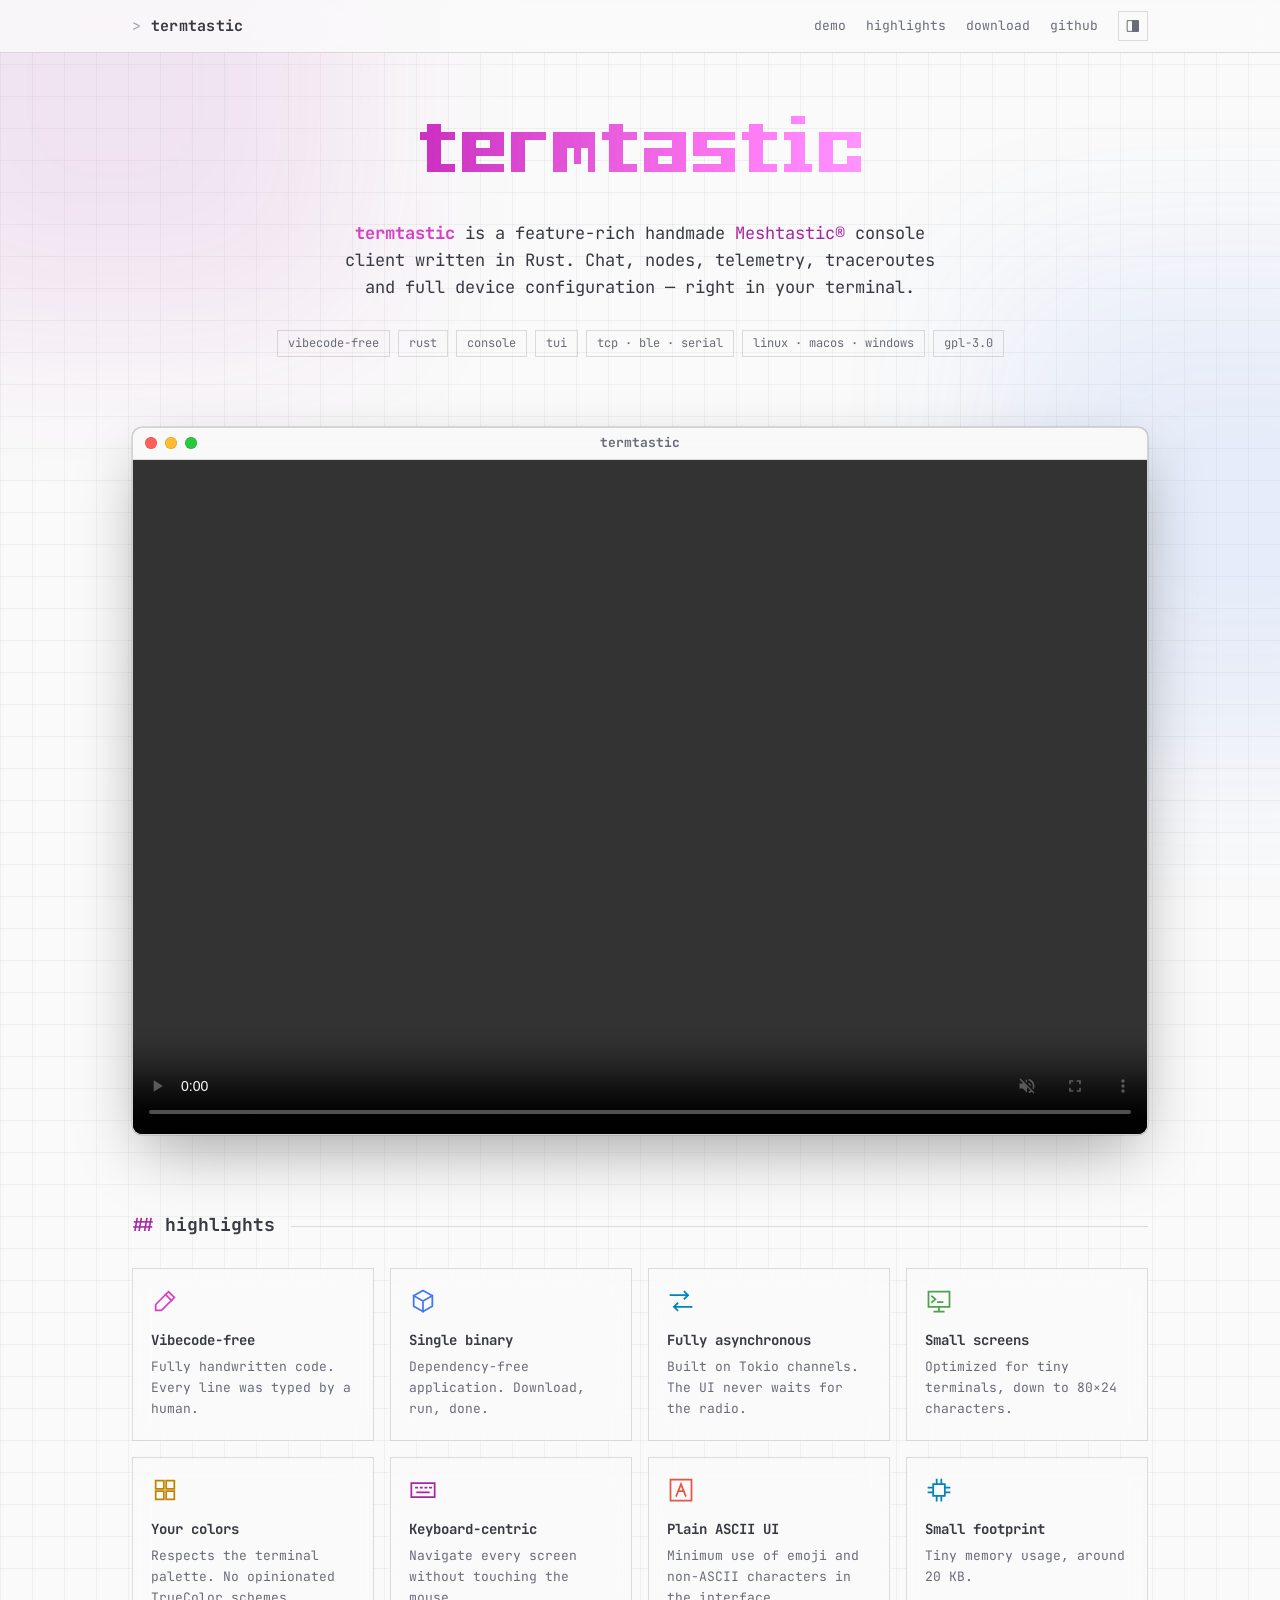
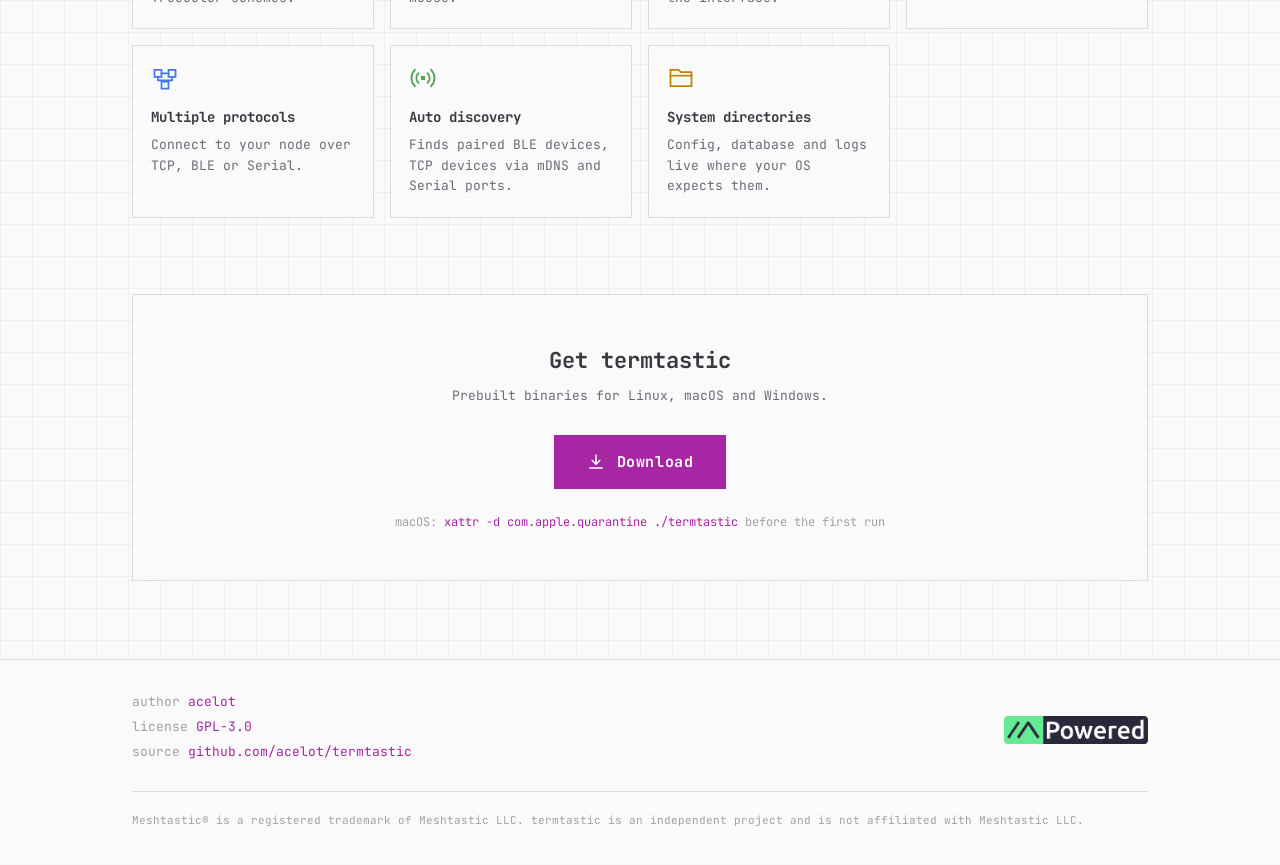
==== public/index.html @ c436599c "moved all files to public directory and fixed wrangler config" ====
<!doctype html>
<html lang="en">

<head>
  <meta charset="utf-8">
  <meta name="viewport" content="width=device-width, initial-scale=1">
  <title>termtastic — Meshtastic® console client</title>
  <meta name="description"
    content="termtastic is a feature-rich handmade Meshtastic® console client written in Rust. Single binary, keyboard-centric, works over TCP, BLE and Serial.">
  <meta name="color-scheme" content="light dark">
  <meta name="theme-color" content="#fafafa" media="(prefers-color-scheme: light)">
  <meta name="theme-color" content="#1c1f20" media="(prefers-color-scheme: dark)">
  <meta property="og:title" content="termtastic">
  <meta property="og:description" content="Feature-rich handmade Meshtastic® console client written in Rust.">
  <meta property="og:image" content="assets/logo.png">
  <script>
    // Apply the saved theme before first paint to avoid a flash.
    try { var t = localStorage.getItem('theme'); if (t === 'light' || t === 'dark') document.documentElement.setAttribute('data-theme', t); } catch (e) { }
  </script>
  <link rel="icon" href="assets/favicon.svg" type="image/svg+xml">
  <link rel="preconnect" href="https://fonts.googleapis.com">
  <link rel="preconnect" href="https://fonts.gstatic.com" crossorigin>
  <link rel="stylesheet" href="https://fonts.googleapis.com/css2?family=JetBrains+Mono:wght@400;700&display=swap">
  <link rel="stylesheet" href="style.css">
</head>

<body>
  <div class="glow" aria-hidden="true"><span></span><span></span><span></span></div>

  <header class="topbar">
    <div class="wrap">
      <a class="brand" href="#top">termtastic</a>
      <nav class="nav" aria-label="Main">
        <a class="opt" href="#demo">demo</a>
        <a class="opt" href="#highlights">highlights</a>
        <a href="#download">download</a>
        <a href="https://github.com/acelot/termtastic">github</a>
        <button class="theme-toggle" type="button" aria-label="Theme: auto" title="Theme: auto">
          <svg class="i-auto" viewBox="0 0 24 24" aria-hidden="true">
            <path d="M4 4h16v16H4z" />
            <path d="M12 4v16" />
            <path d="M12 4h8v16h-8z" fill="currentColor" />
          </svg>
          <svg class="i-sun" viewBox="0 0 24 24" aria-hidden="true">
            <path d="M8 8h8v8H8z" />
            <path d="M12 2v3M12 19v3M2 12h3M19 12h3M4.9 4.9l2.1 2.1M17 17l2.1 2.1M4.9 19.1L7 17M17 7l2.1-2.1" />
          </svg>
          <svg class="i-moon" viewBox="0 0 24 24" aria-hidden="true">
            <path d="M20 14.5A8.5 8.5 0 1 1 9.5 4a7 7 0 0 0 10.5 10.5z" />
          </svg>
        </button>
      </nav>
    </div>
  </header>

  <main id="top">
    <section class="hero">
      <div class="wrap">
        <h1><img class="hero-logo" src="assets/logo.png" width="466" height="81" alt="termtastic"></h1>
        <p class="lead">
          <b>termtastic</b> is a feature-rich handmade
          <a href="https://meshtastic.org">Meshtastic®</a> console client written in Rust.
          Chat, nodes, telemetry, traceroutes and full device configuration — right in your terminal.
        </p>
        <ul class="tags" aria-label="Project facts">
          <li>vibecode-free</li>
          <li>rust</li>
          <li>console</li>
          <li>tui</li>
          <li>tcp · ble · serial</li>
          <li>linux · macos · windows</li>
          <li>gpl-3.0</li>
        </ul>
      </div>
    </section>

    <section id="demo">
      <div class="wrap">
        <div class="video">
          <div class="video-titlebar">
            <span class="lights" aria-hidden="true"><i></i><i></i><i></i></span>
            <span class="video-title">termtastic</span>
          </div>
          <video width="1612" height="1072" controls autoplay muted loop playsinline preload="metadata">
            <source src="https://media.termtastic.app/demo2.mp4" type="video/mp4">
            <source src="https://media.termtastic.app/demo2.webm" type="video/webm">
            <a href="https://media.termtastic.app/demo2.mp4">Watch the demo video</a>
          </video>
        </div>
      </div>
    </section>

    <section id="highlights">
      <div class="wrap">
        <div class="section-head">
          <h2>highlights</h2>
        </div>
        <ul class="cards">
          <li class="card glass c-pink">
            <svg viewBox="0 0 24 24" aria-hidden="true">
              <path d="M15 4l5 5L9 20H4v-5z" />
              <path d="M12.5 6.5l5 5" />
            </svg>
            <h3>Vibecode-free</h3>
            <p>Fully handwritten code. Every line was typed by a human.</p>
          </li>
          <li class="card glass c-blue">
            <svg viewBox="0 0 24 24" aria-hidden="true">
              <path d="M12 3l8 4.5v9L12 21l-8-4.5v-9z" />
              <path d="M4 7.5l8 4.5 8-4.5M12 12v9" />
            </svg>
            <h3>Single binary</h3>
            <p>Dependency-free application. Download, run, done.</p>
          </li>
          <li class="card glass c-cyan">
            <svg viewBox="0 0 24 24" aria-hidden="true">
              <path d="M3 7h15M15 4l3 3-3 3" />
              <path d="M21 17H6M9 14l-3 3 3 3" />
            </svg>
            <h3>Fully asynchronous</h3>
            <p>Built on Tokio channels. The UI never waits for the radio.</p>
          </li>
          <li class="card glass c-green">
            <svg viewBox="0 0 24 24" aria-hidden="true">
              <path d="M3 4h18v13H3z" />
              <path d="M8 21h8M12 17v4" />
              <path d="M6 8l3 2.5L6 13M11 13h4" />
            </svg>
            <h3>Small screens</h3>
            <p>Optimized for tiny terminals, down to 80×24 characters.</p>
          </li>
          <li class="card glass c-yellow">
            <svg viewBox="0 0 24 24" aria-hidden="true">
              <path d="M4 4h7v7H4zM13 4h7v7h-7zM4 13h7v7H4zM13 13h7v7h-7z" />
            </svg>
            <h3>Your colors</h3>
            <p>Respects the terminal palette. No opinionated TrueColor schemes.</p>
          </li>
          <li class="card glass c-magenta">
            <svg viewBox="0 0 24 24" aria-hidden="true">
              <path d="M2 6h20v12H2z" />
              <path d="M6 10h1M10 10h1M14 10h1M18 10h1M7 14h10" />
            </svg>
            <h3>Keyboard-centric</h3>
            <p>Navigate every screen without touching the mouse.</p>
          </li>
          <li class="card glass c-red">
            <svg viewBox="0 0 24 24" aria-hidden="true">
              <path d="M3 3h18v18H3z" />
              <path d="M8 17l4-10 4 10M9.6 13h4.8" />
            </svg>
            <h3>Plain ASCII UI</h3>
            <p>Minimum use of emoji and non-ASCII characters in the interface.</p>
          </li>
          <li class="card glass c-cyan">
            <svg viewBox="0 0 24 24" aria-hidden="true">
              <path d="M7 7h10v10H7z" />
              <path d="M10 3v4M14 3v4M10 17v4M14 17v4M3 10h4M3 14h4M17 10h4M17 14h4" />
            </svg>
            <h3>Small footprint</h3>
            <p>Tiny memory usage, around 20&nbsp;KB.</p>
          </li>
          <li class="card glass c-blue">
            <svg viewBox="0 0 24 24" aria-hidden="true">
              <path d="M3 5h6v6H3zM15 5h6v6h-6zM9 15h6v6H9z" />
              <path d="M9 8h6M6 11v3h6v1M18 11v3h-6" />
            </svg>
            <h3>Multiple protocols</h3>
            <p>Connect to your node over TCP, BLE or Serial.</p>
          </li>
          <li class="card glass c-green">
            <svg viewBox="0 0 24 24" aria-hidden="true">
              <path d="M11 11h2v2h-2z" />
              <path d="M8 16a5.5 5.5 0 0 1 0-8M16 8a5.5 5.5 0 0 1 0 8M5 19a10 10 0 0 1 0-14M19 5a10 10 0 0 1 0 14" />
            </svg>
            <h3>Auto discovery</h3>
            <p>Finds paired BLE devices, TCP devices via mDNS and Serial ports.</p>
          </li>
          <li class="card glass c-yellow">
            <svg viewBox="0 0 24 24" aria-hidden="true">
              <path d="M3 5h7l2 2h9v12H3z" />
              <path d="M3 10h18" />
            </svg>
            <h3>System directories</h3>
            <p>Config, database and logs live where your OS expects them.</p>
          </li>
        </ul>
      </div>
    </section>

    <section id="download">
      <div class="wrap">
        <div class="download glass">
          <h2>Get termtastic</h2>
          <p>Prebuilt binaries for Linux, macOS and Windows.</p>
          <a class="btn" href="https://github.com/acelot/termtastic/releases">
            <svg viewBox="0 0 24 24" aria-hidden="true">
              <path d="M12 3v12M7 10l5 5 5-5M4 20h16" />
            </svg>
            Download
          </a>
          <p class="hint">macOS: <code>xattr -d com.apple.quarantine ./termtastic</code> before the first run</p>
        </div>
      </div>
    </section>
  </main>

  <footer>
    <div class="wrap">
      <div>
        <p><span class="label">author</span> <a href="https://github.com/acelot">acelot</a></p>
        <p><span class="label">license</span> <a
            href="https://github.com/acelot/termtastic/blob/master/LICENSE">GPL-3.0</a></p>
        <p><span class="label">source</span> <a
            href="https://github.com/acelot/termtastic">github.com/acelot/termtastic</a></p>
      </div>
      <a class="mpowered" href="https://meshtastic.org" title="Meshtastic">
        <img src="assets/logo-mpowered.png" width="144" height="28" alt="M-Powered by Meshtastic">
      </a>
      <p class="legal">
        Meshtastic® is a registered trademark of Meshtastic LLC. termtastic is an independent project and is not
        affiliated with Meshtastic LLC.
      </p>
    </div>
  </footer>

  <script>
    // Theme toggle: auto (system) -> light -> dark -> auto.
    (function () {
      var root = document.documentElement;
      var btn = document.querySelector('.theme-toggle');
      var metas = document.querySelectorAll('meta[name="theme-color"]');
      var colors = { light: '#fafafa', dark: '#1c1f20' };
      var order = ['auto', 'light', 'dark'];

      function apply(theme) {
        if (theme === 'auto') root.removeAttribute('data-theme');
        else root.setAttribute('data-theme', theme);
        metas.forEach(function (m) {
          m.content = theme === 'auto' ? colors[m.media.indexOf('dark') >= 0 ? 'dark' : 'light'] : colors[theme];
        });
        btn.title = 'Theme: ' + theme;
        btn.setAttribute('aria-label', 'Theme: ' + theme);
      }

      apply(root.getAttribute('data-theme') || 'auto');
      btn.addEventListener('click', function () {
        var next = order[(order.indexOf(root.getAttribute('data-theme') || 'auto') + 1) % order.length];
        apply(next);
        try { next === 'auto' ? localStorage.removeItem('theme') : localStorage.setItem('theme', next); } catch (e) { }
      });
    })();
  </script>
</body>

</html>
---- public/style.css ----
/* Light theme: One Light */
:root {
  color-scheme: light dark;

  --bg: #fafafa;
  --bg-alt: #f0f0f1;
  --fg: #383a42;
  --muted: #696c77;
  --faint: #a0a1a7;
  --line: rgba(56, 58, 66, 0.16);
  --grid: rgba(56, 58, 66, 0.05);
  --glass: rgba(250, 250, 250, 0.62);
  --glass-strong: rgba(250, 250, 250, 0.82);

  --red: #e45649;
  --green: #50a14f;
  --yellow: #c18401;
  --blue: #4078f2;
  --magenta: #a626a4;
  --cyan: #0184bc;

  --accent: var(--magenta);
  --accent-fg: #fafafa;
  --pink: #d63fc8;

  --font: "JetBrains Mono", monospace;
  --max: 1080px;
}

/* Dark theme: Tango (system preference unless overridden by the toggle) */
@media (prefers-color-scheme: dark) {
  :root:not([data-theme="light"]) {
    color-scheme: dark;
    --bg: #1c1f20;
    --bg-alt: #2e3436;
    --fg: #d3d7cf;
    --muted: #a6aba3;
    --faint: #555753;
    --line: rgba(211, 215, 207, 0.16);
    --grid: rgba(211, 215, 207, 0.045);
    --glass: rgba(46, 52, 54, 0.5);
    --glass-strong: rgba(28, 31, 32, 0.78);

    --red: #ef2929;
    --green: #8ae234;
    --yellow: #fce94f;
    --blue: #729fcf;
    --magenta: #ad7fa8;
    --cyan: #34e2e2;

    --accent: #ad7fa8;
    --accent-fg: #1c1f20;
    --pink: #ff8af5;
    --glow: 0.2;
  }
}

:root[data-theme="dark"] {
  color-scheme: dark;
  --bg: #1c1f20;
  --bg-alt: #2e3436;
  --fg: #d3d7cf;
  --muted: #a6aba3;
  --faint: #555753;
  --line: rgba(211, 215, 207, 0.16);
  --grid: rgba(211, 215, 207, 0.045);
  --glass: rgba(46, 52, 54, 0.5);
  --glass-strong: rgba(28, 31, 32, 0.78);

  --red: #ef2929;
  --green: #8ae234;
  --yellow: #fce94f;
  --blue: #729fcf;
  --magenta: #ad7fa8;
  --cyan: #34e2e2;

  --accent: #ad7fa8;
  --accent-fg: #1c1f20;
  --pink: #ff8af5;
  --glow: 0.2;
}

:root[data-theme="light"] {
  color-scheme: light;
}

*,
*::before,
*::after {
  box-sizing: border-box;
  border-radius: 0;
}

html {
  scroll-behavior: smooth;
  -webkit-text-size-adjust: 100%;
}

body {
  margin: 0;
  background-color: var(--bg);
  background-image:
    linear-gradient(var(--grid) 1px, transparent 1px),
    linear-gradient(90deg, var(--grid) 1px, transparent 1px);
  background-size: 32px 32px;
  color: var(--fg);
  font-family: var(--font);
  font-size: 15px;
  line-height: 1.6;
  font-feature-settings: "calt" 1, "liga" 1;
  overflow-x: hidden;
}

/* Blurred color squares behind the glass */
.glow {
  position: fixed;
  inset: 0;
  z-index: -1;
  pointer-events: none;
  overflow: hidden;
}

.glow span {
  position: absolute;
  width: 38vmax;
  height: 38vmax;
  filter: blur(90px);
  opacity: var(--glow, 0.1);
}

.glow span:nth-child(1) {
  top: -12vmax;
  left: -10vmax;
  background: var(--magenta);
}

.glow span:nth-child(2) {
  top: 30vh;
  right: -16vmax;
  background: var(--blue);
}

.glow span:nth-child(3) {
  bottom: -18vmax;
  left: 20vw;
  background: var(--cyan);
}

a {
  color: var(--accent);
  text-decoration: none;
}

a:hover {
  text-decoration: underline;
  text-underline-offset: 3px;
}

:focus-visible {
  outline: 1px solid var(--accent);
  outline-offset: 3px;
}

img {
  display: block;
  max-width: 100%;
  height: auto;
}

code {
  font-family: inherit;
  color: var(--accent);
}

.wrap {
  width: 100%;
  max-width: var(--max);
  margin: 0 auto;
  padding: 0 16px;
}

@media (min-width: 720px) {
  .wrap {
    padding: 0 32px;
  }
}

.glass {
  background: var(--glass);
  -webkit-backdrop-filter: blur(14px) saturate(140%);
  backdrop-filter: blur(14px) saturate(140%);
  border: 1px solid var(--line);
}

/* Top bar */
.topbar {
  position: sticky;
  top: 0;
  z-index: 10;
  background: var(--glass-strong);
  -webkit-backdrop-filter: blur(14px) saturate(140%);
  backdrop-filter: blur(14px) saturate(140%);
  border-bottom: 1px solid var(--line);
}

.topbar .wrap {
  display: flex;
  align-items: center;
  justify-content: space-between;
  gap: 16px;
  height: 52px;
}

.brand {
  color: var(--fg);
  font-weight: 700;
  letter-spacing: 0.02em;
}

.brand::before {
  content: "> ";
  color: var(--faint);
  font-weight: 400;
}

.brand:hover {
  text-decoration: none;
}

.nav {
  display: flex;
  align-items: center;
  gap: 20px;
  font-size: 13px;
}

.nav a {
  color: var(--muted);
}

.theme-toggle {
  display: inline-flex;
  align-items: center;
  justify-content: center;
  width: 30px;
  height: 30px;
  padding: 0;
  border: 1px solid var(--line);
  background: transparent;
  color: var(--muted);
  cursor: pointer;
}

.theme-toggle:hover {
  border-color: var(--accent);
  color: var(--accent);
}

.theme-toggle svg {
  width: 16px;
  height: 16px;
  fill: none;
  stroke: currentColor;
  stroke-width: 1.5;
  stroke-linecap: square;
  stroke-linejoin: miter;
}

.theme-toggle .i-sun,
.theme-toggle .i-moon {
  display: none;
}

.theme-toggle .i-auto {
  display: block;
}

:root[data-theme="light"] .theme-toggle .i-auto,
:root[data-theme="dark"] .theme-toggle .i-auto {
  display: none;
}

:root[data-theme="light"] .theme-toggle .i-sun {
  display: block;
}

:root[data-theme="dark"] .theme-toggle .i-moon {
  display: block;
}

.nav a:hover {
  color: var(--fg);
}

@media (max-width: 560px) {
  .nav .opt {
    display: none;
  }
}

/* Hero */
.hero {
  padding: 50px 0 20px;
  text-align: center;
}

.hero-logo {
  width: 466px;
  margin: 0 auto;
  image-rendering: pixelated;
}

.hero p.lead {
  max-width: 620px;
  margin: 36px auto 0;
  font-size: 17px;
  color: var(--fg);
}

.hero p.lead b {
  color: var(--pink);
  font-weight: 700;
}

.tags {
  display: flex;
  flex-wrap: wrap;
  justify-content: center;
  gap: 8px;
  margin-top: 28px;
  padding: 0;
  list-style: none;
  font-size: 12px;
}

.tags li {
  padding: 3px 10px;
  border: 1px solid var(--line);
  color: var(--muted);
}

/* Sections */
section {
  padding: 38px 0;
}

.section-head {
  display: flex;
  align-items: baseline;
  gap: 16px;
  margin-bottom: 28px;
}

.section-head h2 {
  margin: 0;
  font-size: 18px;
  font-weight: 700;
  white-space: nowrap;
}

.section-head h2::before {
  content: "## ";
  color: var(--accent);
}

.section-head::after {
  content: "";
  flex: 1;
  border-top: 1px solid var(--line);
  transform: translateY(-4px);
}

/* Demo video, framed as a macOS window */
.video {
  max-width: 1024px;
  margin: 0 auto;
  overflow: hidden;
  border: 1px solid var(--line);
  border-radius: 10px;
  background: var(--bg-alt);
  box-shadow: 0 24px 60px -12px rgba(0, 0, 0, 0.35), 0 0 0 0.5px rgba(0, 0, 0, 0.2);
}

.video-titlebar {
  position: relative;
  display: flex;
  align-items: center;
  justify-content: center;
  height: 32px;
  border-bottom: 1px solid var(--line);
  background: var(--glass-strong);
  -webkit-backdrop-filter: blur(14px);
  backdrop-filter: blur(14px);
  font-size: 13px;
  font-weight: 700;
  color: var(--muted);
  user-select: none;
}

.video-titlebar .lights {
  position: absolute;
  left: 12px;
  display: flex;
  gap: 8px;
}

.video-titlebar .lights i {
  width: 12px;
  height: 12px;
  border-radius: 50%;
  box-shadow: inset 0 0 0 0.5px rgba(0, 0, 0, 0.2);
}

.video-titlebar .lights i:nth-child(1) { background: #ff5f57; }
.video-titlebar .lights i:nth-child(2) { background: #febc2e; }
.video-titlebar .lights i:nth-child(3) { background: #28c840; }

.video video {
  display: block;
  width: 100%;
  height: auto;
  aspect-ratio: 1612 / 1072;
  background: #000;
}

/* Highlights */
.cards {
  display: grid;
  grid-template-columns: repeat(auto-fill, minmax(240px, 1fr));
  gap: 16px;
  margin: 0;
  padding: 0;
  list-style: none;
}

.card {
  padding: 18px 18px 20px;
  transition: border-color 0.15s;
}

.card:hover {
  border-color: var(--c, var(--accent));
}

.card svg {
  display: block;
  width: 28px;
  height: 28px;
  margin-bottom: 14px;
  color: var(--c, var(--accent));
  fill: none;
  stroke: currentColor;
  stroke-width: 1.5;
  stroke-linecap: square;
  stroke-linejoin: miter;
}

.card h3 {
  margin: 0 0 6px;
  font-size: 14px;
  font-weight: 700;
}

.card p {
  margin: 0;
  font-size: 13px;
  color: var(--muted);
}

.c-red {
  --c: var(--red);
}

.c-green {
  --c: var(--green);
}

.c-yellow {
  --c: var(--yellow);
}

.c-blue {
  --c: var(--blue);
}

.c-magenta {
  --c: var(--magenta);
}

.c-cyan {
  --c: var(--cyan);
}

.c-pink {
  --c: var(--pink);
}

/* Download */
.download {
  padding: 48px 24px;
  text-align: center;
}

.download h2 {
  margin: 0 0 8px;
  font-size: 22px;
}

.download p {
  margin: 0 0 28px;
  color: var(--muted);
  font-size: 13px;
}

.btn {
  display: inline-flex;
  align-items: center;
  gap: 12px;
  padding: 14px 32px;
  border: 1px solid var(--accent);
  background: var(--accent);
  color: var(--accent-fg);
  font-weight: 700;
  font-size: 15px;
  letter-spacing: 0.04em;
  transition: background 0.15s, color 0.15s;
}

.btn:hover {
  text-decoration: none;
  background: transparent;
  color: var(--accent);
}

.btn svg {
  width: 18px;
  height: 18px;
  fill: none;
  stroke: currentColor;
  stroke-width: 2;
  stroke-linecap: square;
  stroke-linejoin: miter;
}

.download .hint {
  margin: 24px 0 0;
  font-size: 12px;
  color: var(--faint);
}

/* Footer */
footer {
  margin-top: 40px;
  border-top: 1px solid var(--line);
  background: var(--glass-strong);
  -webkit-backdrop-filter: blur(14px);
  backdrop-filter: blur(14px);
  font-size: 13px;
  color: var(--muted);
}

footer .wrap {
  display: grid;
  grid-template-columns: 1fr;
  gap: 24px;
  padding-top: 32px;
  padding-bottom: 32px;
}

@media (min-width: 720px) {
  footer .wrap {
    grid-template-columns: 1fr auto;
    align-items: center;
  }
}

footer p {
  margin: 0 0 4px;
}

footer .label {
  color: var(--faint);
}

.mpowered img {
  height: 28px;
  width: auto;
}

.legal {
  grid-column: 1 / -1;
  padding-top: 20px;
  border-top: 1px solid var(--line);
  font-size: 11px;
  color: var(--faint);
}

@media (prefers-reduced-motion: reduce) {
  html {
    scroll-behavior: auto;
  }
}

.hero h1 {
  margin: 0;
  line-height: 0;
}
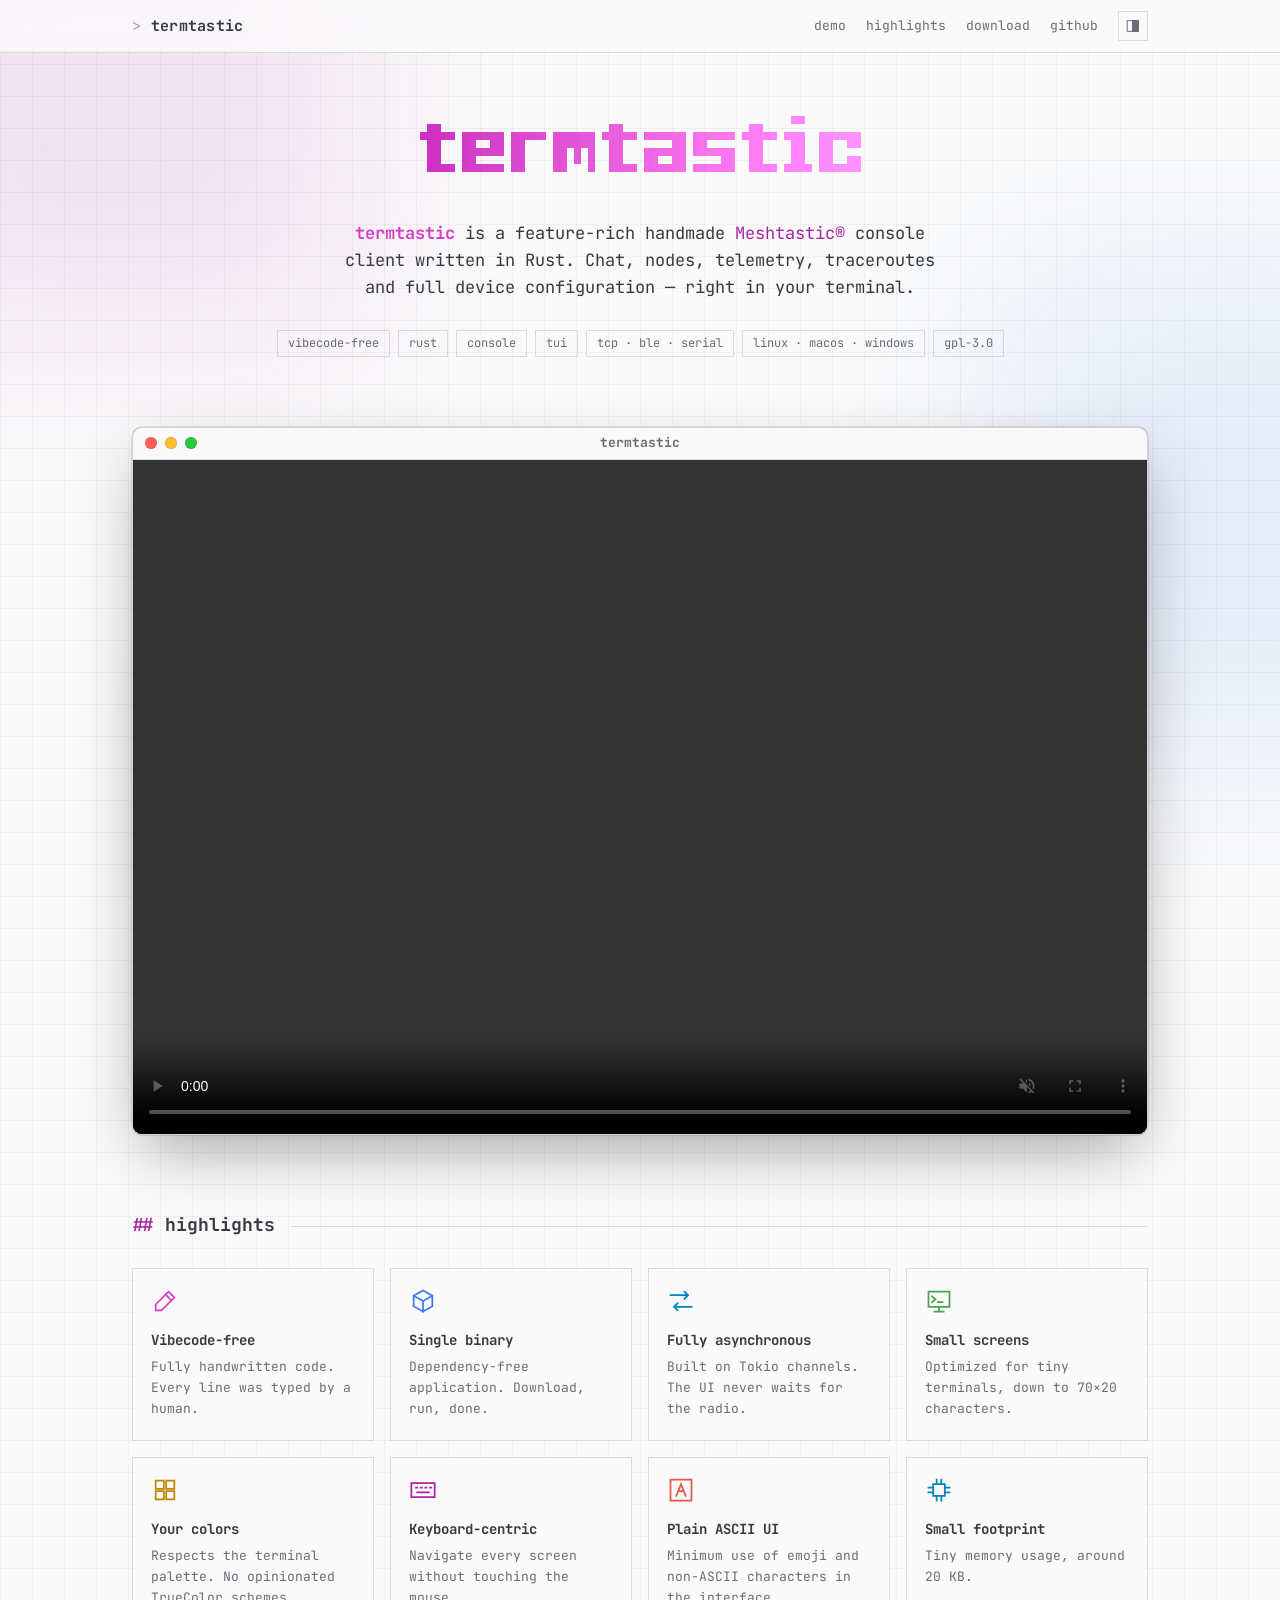
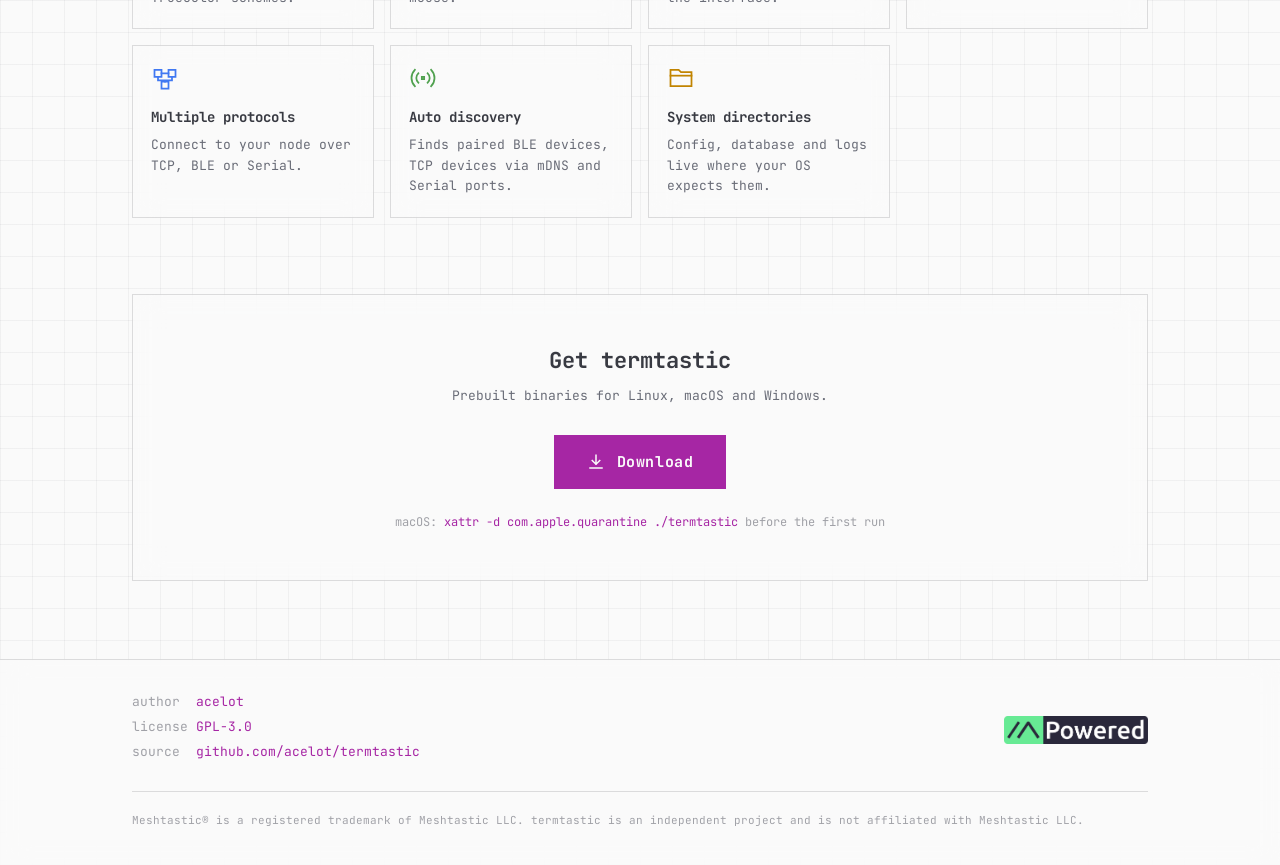
==== commit 54c71c99: "fixed minimum required window size in cards" ====
--- a/public/index.html
+++ b/public/index.html
@@ -127,7 +127,7 @@
               <path d="M6 8l3 2.5L6 13M11 13h4" />
             </svg>
             <h3>Small screens</h3>
-            <p>Optimized for tiny terminals, down to 80×24 characters.</p>
+            <p>Optimized for tiny terminals, down to 70×20 characters.</p>
           </li>
           <li class="card glass c-yellow">
             <svg viewBox="0 0 24 24" aria-hidden="true">
@@ -208,10 +208,10 @@
   <footer>
     <div class="wrap">
       <div>
-        <p><span class="label">author</span> <a href="https://github.com/acelot">acelot</a></p>
+        <p><span class="label">author&nbsp;</span> <a href="https://github.com/acelot">acelot</a></p>
         <p><span class="label">license</span> <a
             href="https://github.com/acelot/termtastic/blob/master/LICENSE">GPL-3.0</a></p>
-        <p><span class="label">source</span> <a
+        <p><span class="label">source&nbsp;</span> <a
             href="https://github.com/acelot/termtastic">github.com/acelot/termtastic</a></p>
       </div>
       <a class="mpowered" href="https://meshtastic.org" title="Meshtastic">
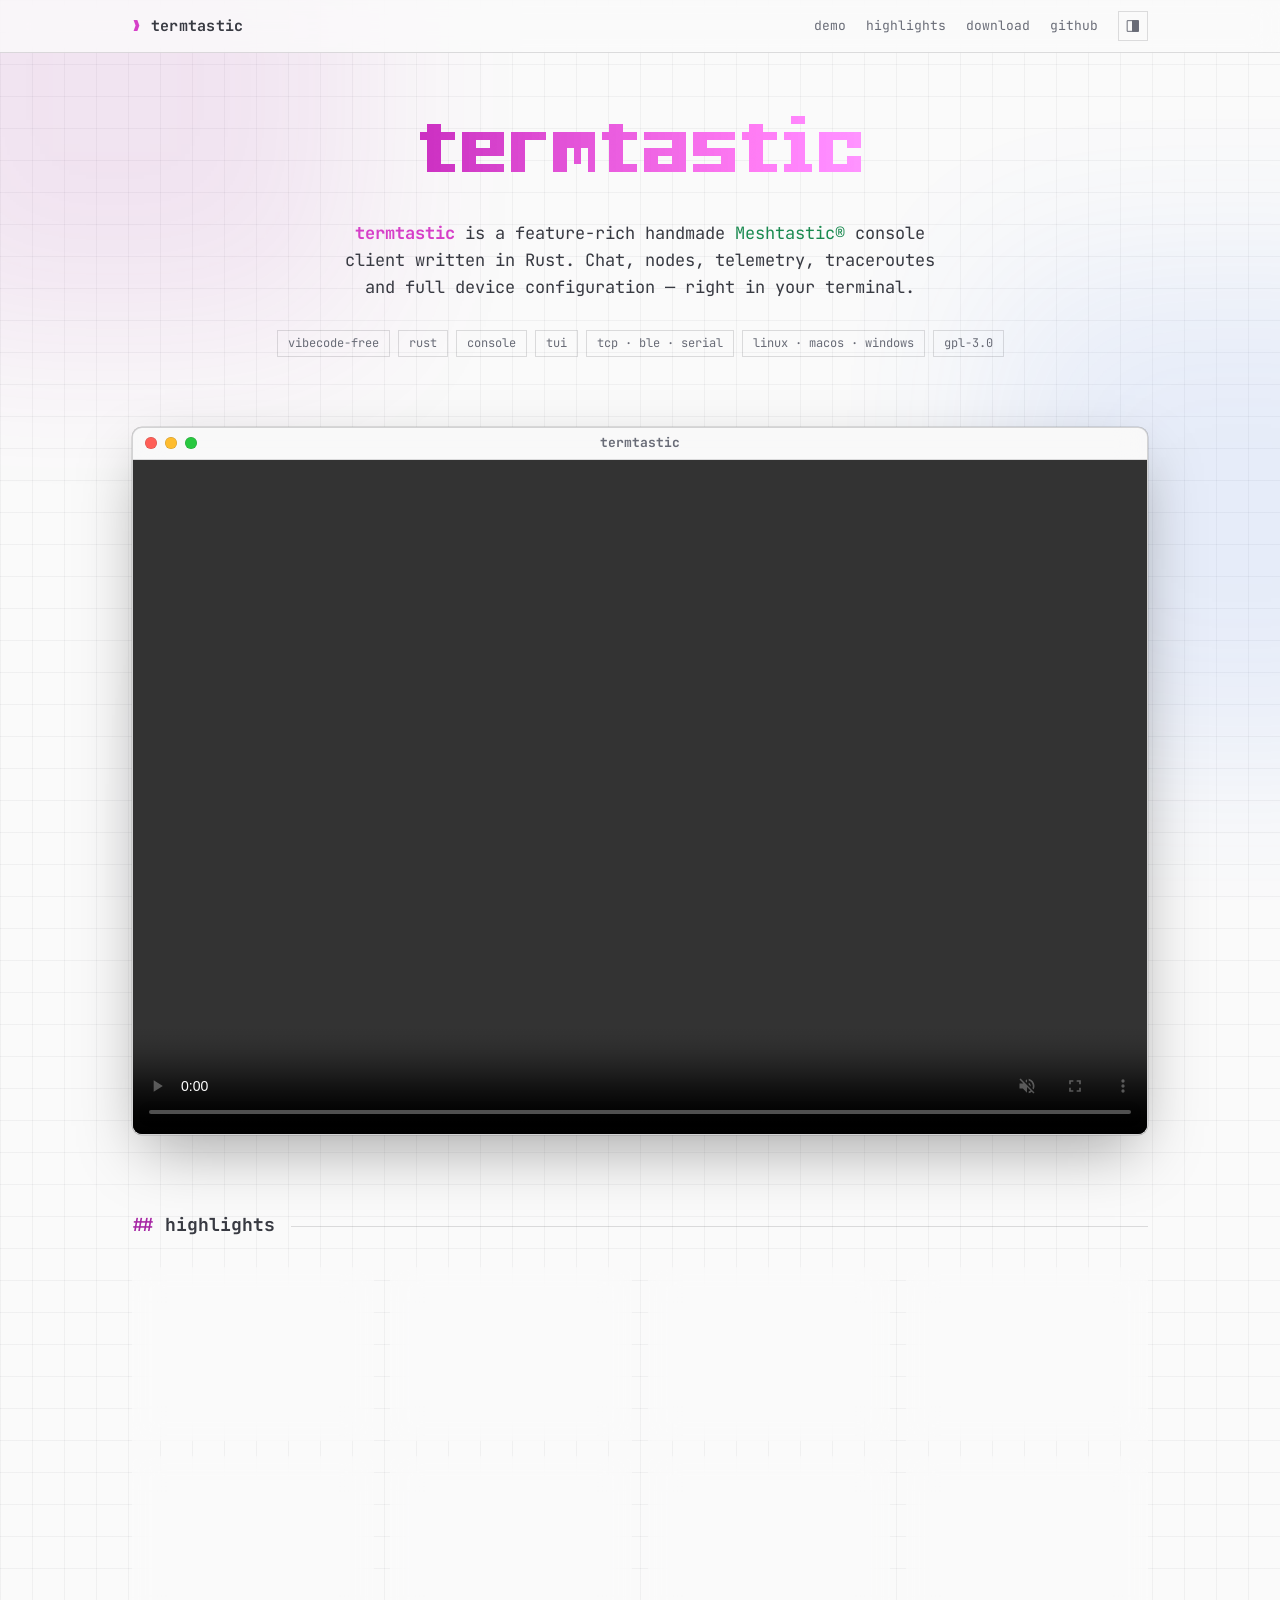
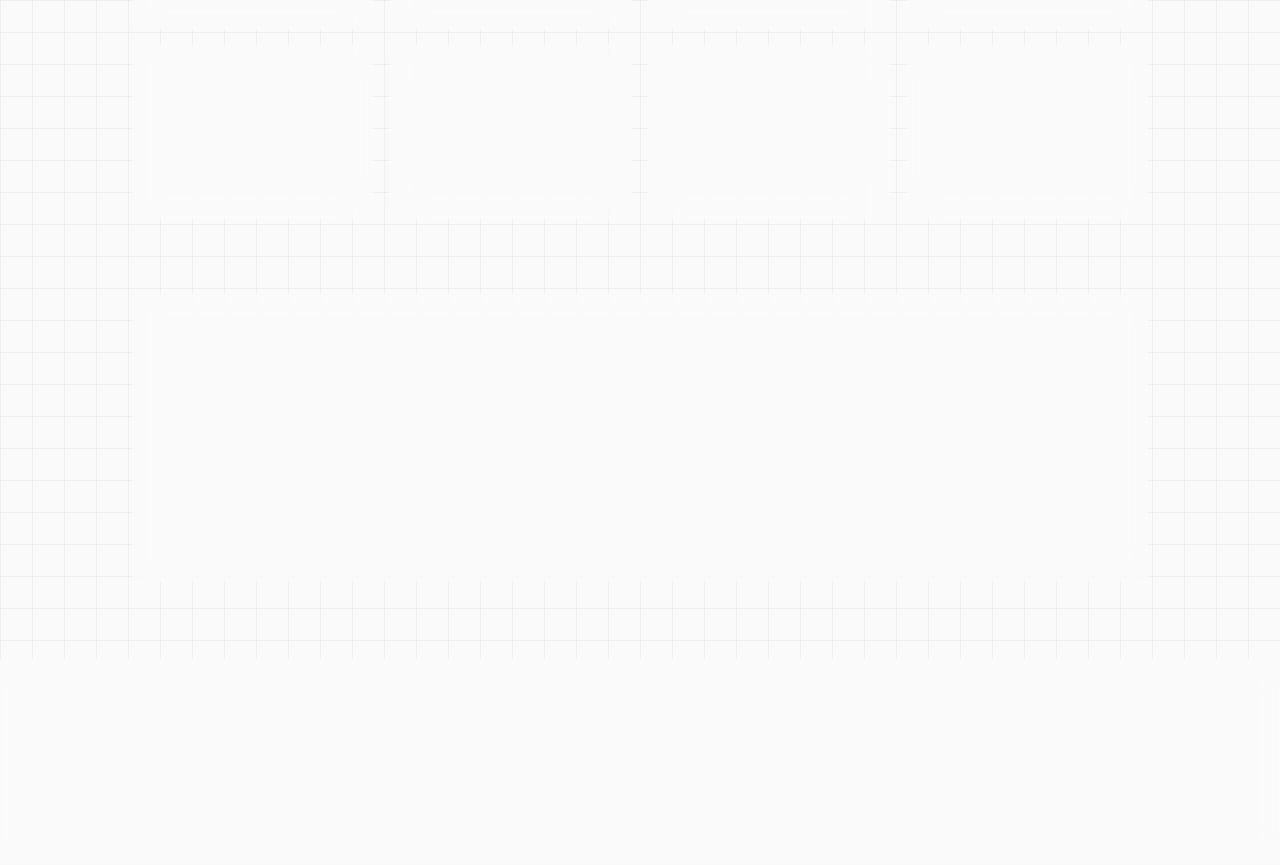
==== commit 328727e9: "added card about rust" ====
--- a/public/index.html
+++ b/public/index.html
@@ -59,7 +59,7 @@
         <h1><img class="hero-logo" src="assets/logo.png" width="466" height="81" alt="termtastic"></h1>
         <p class="lead">
           <b>termtastic</b> is a feature-rich handmade
-          <a href="https://meshtastic.org">Meshtastic®</a> console client written in Rust.
+          <a href="https://meshtastic.org" class="meshtastic-link">Meshtastic®</a> console client written in Rust.
           Chat, nodes, telemetry, traceroutes and full device configuration — right in your terminal.
         </p>
         <ul class="tags" aria-label="Project facts">
@@ -104,6 +104,14 @@
             <h3>Vibecode-free</h3>
             <p>Fully handwritten code. Every line was typed by a human.</p>
           </li>
+          <li class="card glass c-red">
+            <svg viewBox="0 0 24 24" aria-hidden="true">
+              <circle cx="12" cy="12" r="9.5" />
+              <path d="M7.5 7.5H14l1.5 1.5v1.5L14 12H9.5M9.5 7.5v9M7.5 16.5h4M13 12l2.5 4.5h1" />
+            </svg>
+            <h3>Written in Rust</h3>
+            <p>Native speed and rock-solid reliability, checked at compile time.</p>
+          </li>
           <li class="card glass c-blue">
             <svg viewBox="0 0 24 24" aria-hidden="true">
               <path d="M12 3l8 4.5v9L12 21l-8-4.5v-9z" />
--- a/public/style.css
+++ b/public/style.css
@@ -11,6 +11,7 @@
   --grid: rgba(56, 58, 66, 0.05);
   --glass: rgba(250, 250, 250, 0.62);
   --glass-strong: rgba(250, 250, 250, 0.82);
+  --meshtastic: #1a8a50;
 
   --red: #e45649;
   --green: #50a14f;
@@ -40,6 +41,7 @@
     --grid: rgba(211, 215, 207, 0.045);
     --glass: rgba(46, 52, 54, 0.5);
     --glass-strong: rgba(28, 31, 32, 0.78);
+    --meshtastic: #67ea94;
 
     --red: #ef2929;
     --green: #8ae234;
@@ -218,8 +220,8 @@
 }
 
 .brand::before {
-  content: "> ";
-  color: var(--faint);
+  content: "❱ ";
+  color: var(--pink);
   font-weight: 400;
 }
 
@@ -320,6 +322,10 @@
 .hero p.lead b {
   color: var(--pink);
   font-weight: 700;
+}
+
+.meshtastic-link {
+  color: var(--meshtastic);
 }
 
 .tags {
@@ -411,9 +417,17 @@
   box-shadow: inset 0 0 0 0.5px rgba(0, 0, 0, 0.2);
 }
 
-.video-titlebar .lights i:nth-child(1) { background: #ff5f57; }
-.video-titlebar .lights i:nth-child(2) { background: #febc2e; }
-.video-titlebar .lights i:nth-child(3) { background: #28c840; }
+.video-titlebar .lights i:nth-child(1) {
+  background: #ff5f57;
+}
+
+.video-titlebar .lights i:nth-child(2) {
+  background: #febc2e;
+}
+
+.video-titlebar .lights i:nth-child(3) {
+  background: #28c840;
+}
 
 .video video {
   display: block;
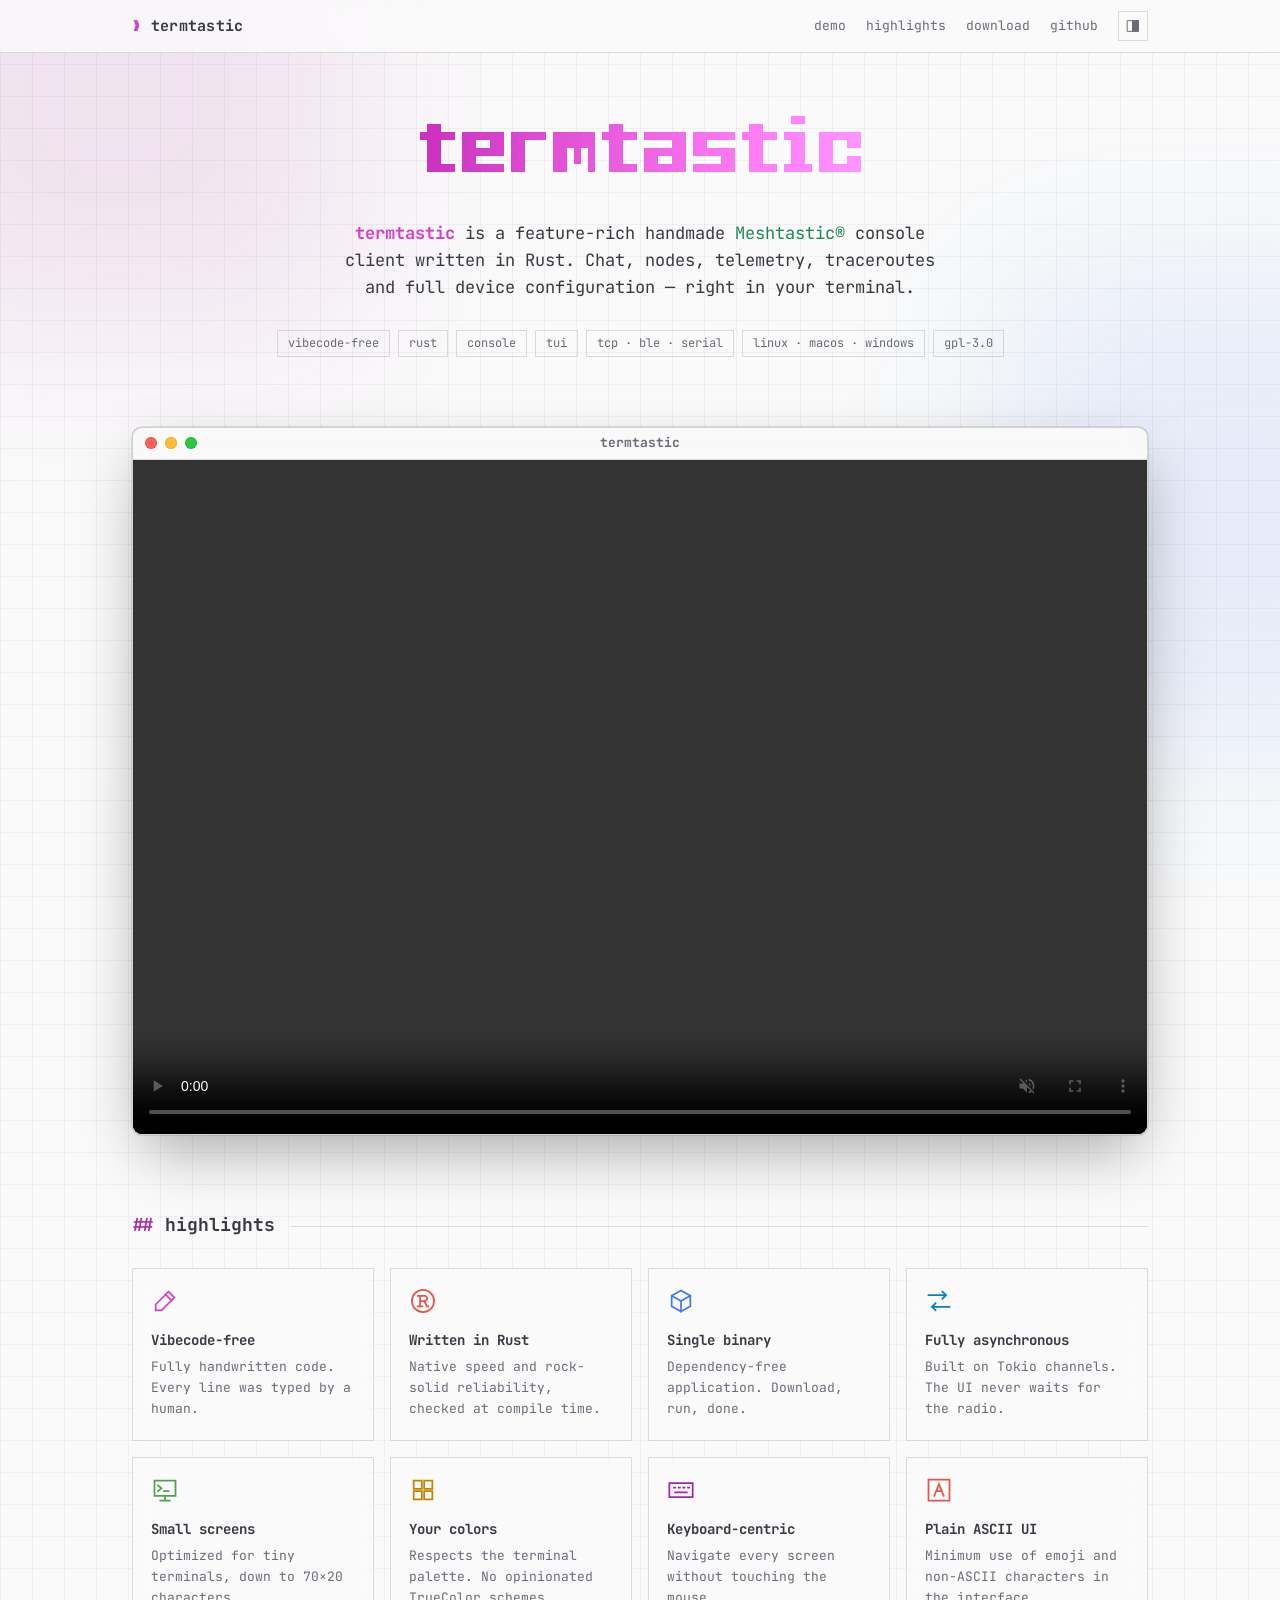
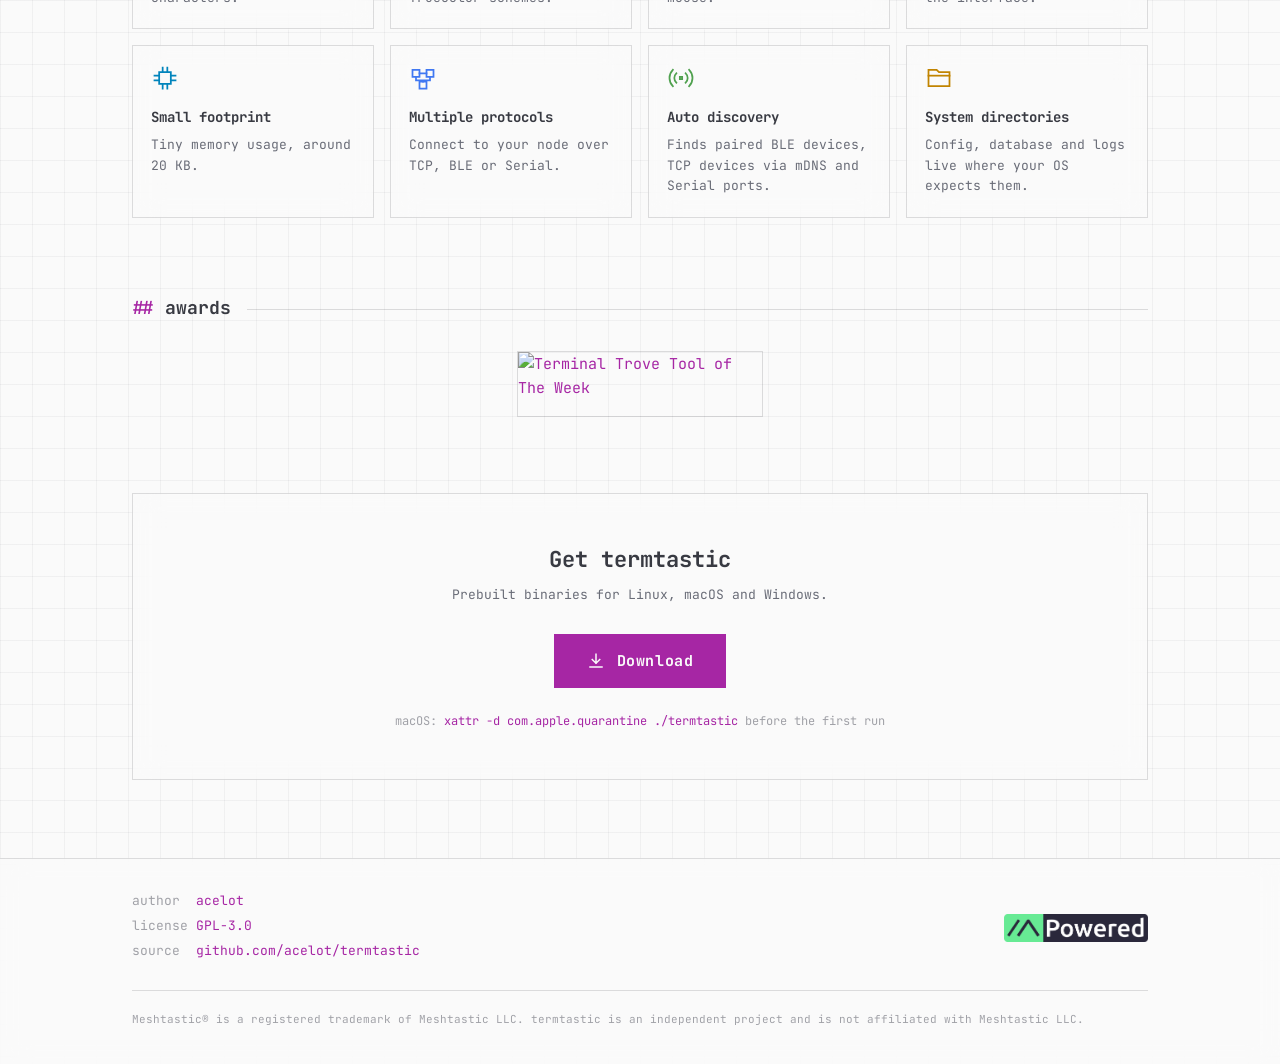
==== commit 3cd9acc0: "added TerminalTrove award badge" ====
--- a/public/index.html
+++ b/public/index.html
@@ -196,6 +196,25 @@
       </div>
     </section>
 
+    <section id="awards">
+      <div class="wrap">
+        <div class="section-head">
+          <h2>awards</h2>
+        </div>
+        <ul class="awards">
+          <li>
+            <a title="This tool is Tool of The Week on Terminal Trove, The $HOME of all things in the terminal"
+              href="https://terminaltrove.com/termtastic/" target="_blank">
+              <img class="badge-light" width="816" height="214" alt="Terminal Trove Tool of The Week"
+                src="https://cdn.terminaltrove.com/media/badges/tool_of_the_week/svg/terminal_trove_tool_of_the_week_black_on_white_bg.svg">
+              <img class="badge-dark" width="816" height="214" alt="Terminal Trove Tool of The Week"
+                src="https://cdn.terminaltrove.com/media/badges/tool_of_the_week/svg/terminal_trove_tool_of_the_week_green_on_dark_grey_bg.svg">
+            </a>
+          </li>
+        </ul>
+      </div>
+    </section>
+
     <section id="download">
       <div class="wrap">
         <div class="download glass">
--- a/public/style.css
+++ b/public/style.css
@@ -437,6 +437,55 @@
   background: #000;
 }
 
+/* Awards */
+.awards {
+  display: flex;
+  flex-wrap: wrap;
+  justify-content: center;
+  gap: 16px;
+  margin: 0;
+  padding: 0;
+  list-style: none;
+}
+
+.awards a {
+  display: block;
+  border: 1px solid var(--line);
+  transition: border-color 0.15s;
+}
+
+.awards a:hover {
+  border-color: var(--accent);
+}
+
+.awards img {
+  width: auto;
+  height: 64px;
+}
+
+/* Badge variant follows the active theme, including the manual toggle */
+.badge-dark {
+  display: none;
+}
+
+@media (prefers-color-scheme: dark) {
+  :root:not([data-theme="light"]) .badge-light {
+    display: none;
+  }
+
+  :root:not([data-theme="light"]) .badge-dark {
+    display: block;
+  }
+}
+
+:root[data-theme="dark"] .badge-light {
+  display: none;
+}
+
+:root[data-theme="dark"] .badge-dark {
+  display: block;
+}
+
 /* Highlights */
 .cards {
   display: grid;
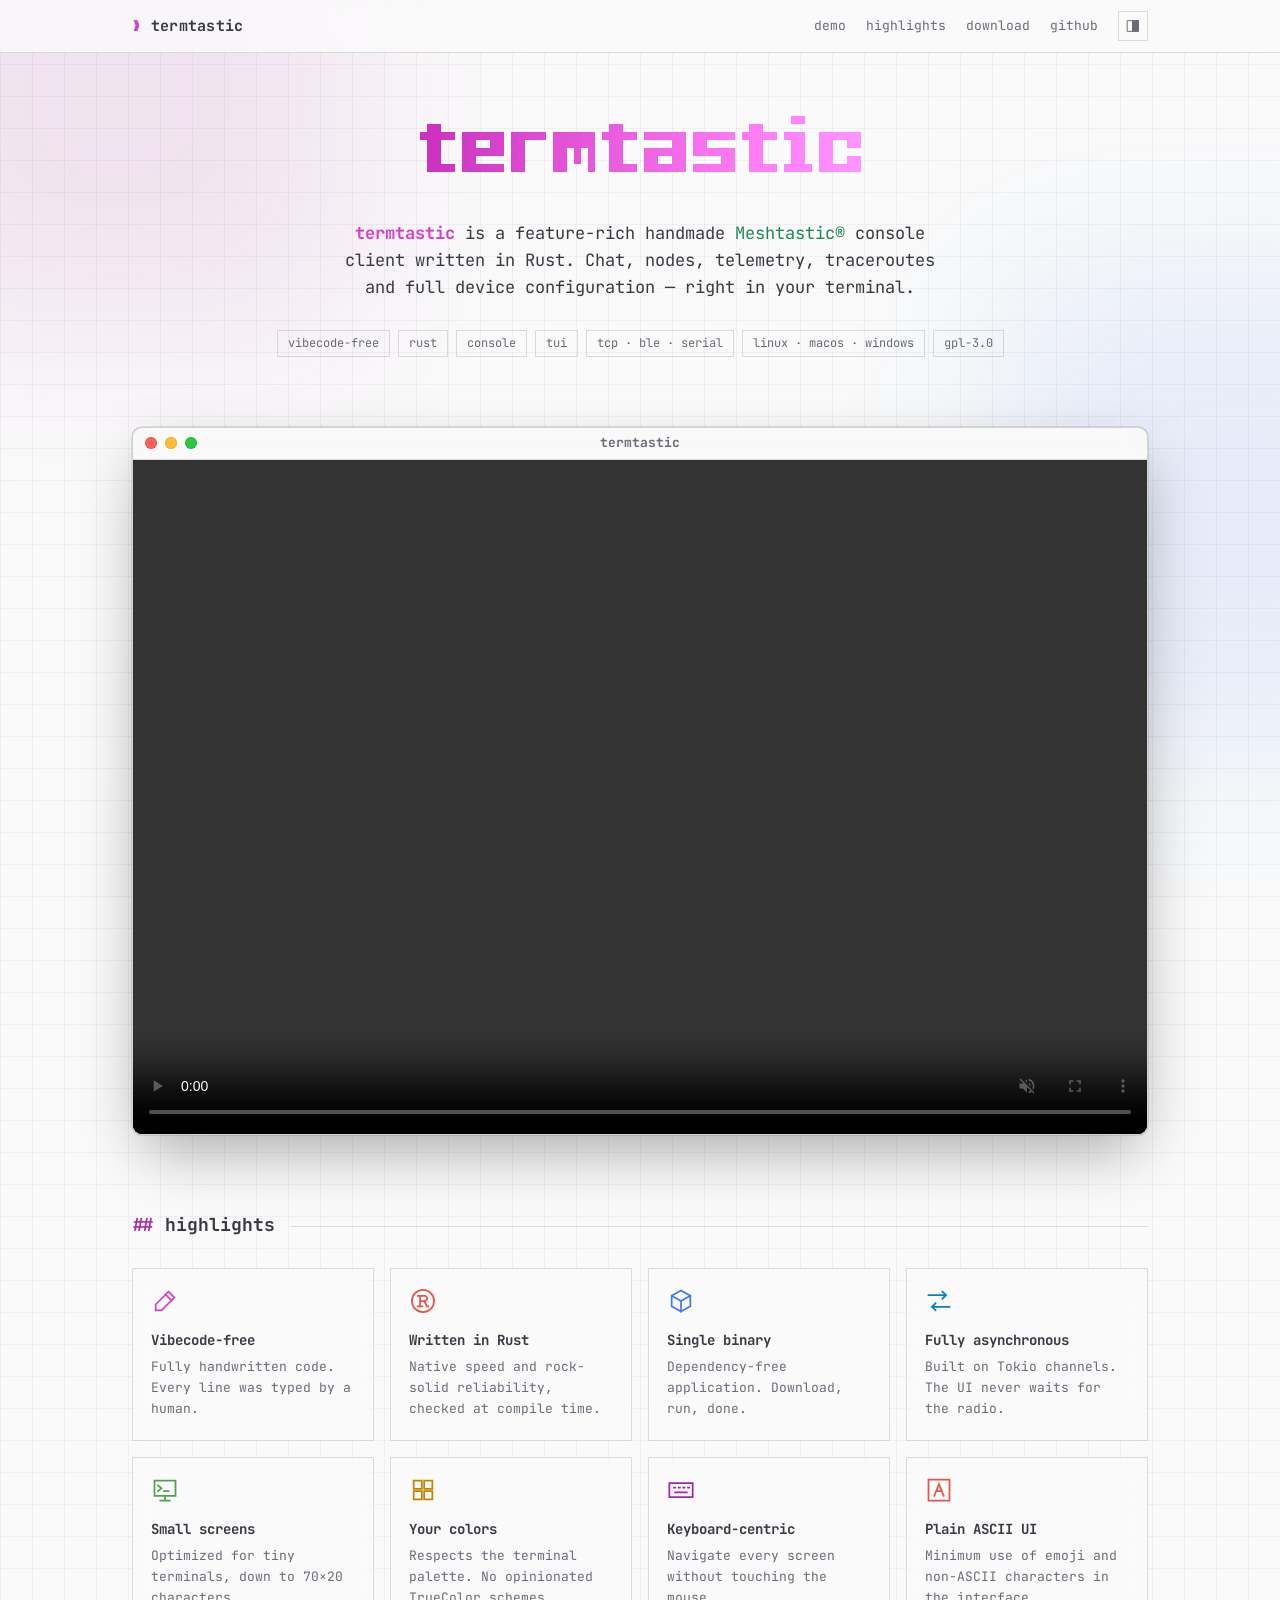
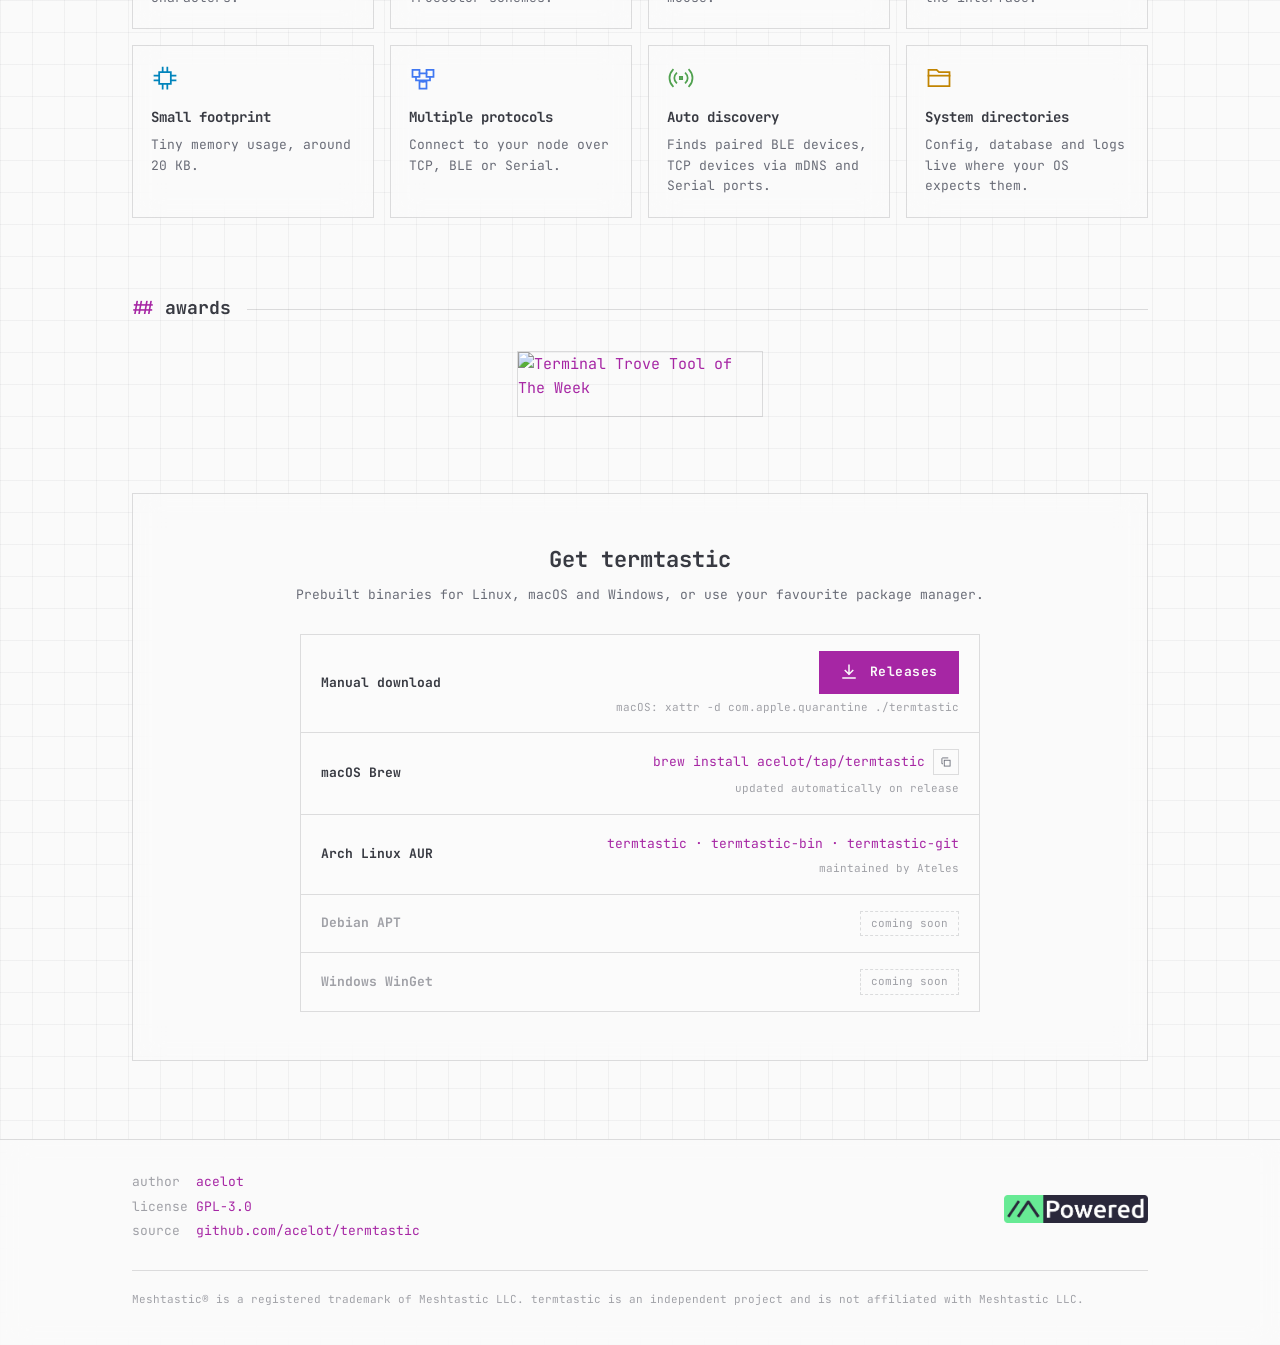
==== commit 93d9bd0b: "add more installation variants in Download section" ====
--- a/public/index.html
+++ b/public/index.html
@@ -219,14 +219,60 @@
       <div class="wrap">
         <div class="download glass">
           <h2>Get termtastic</h2>
-          <p>Prebuilt binaries for Linux, macOS and Windows.</p>
-          <a class="btn" href="https://github.com/acelot/termtastic/releases">
-            <svg viewBox="0 0 24 24" aria-hidden="true">
-              <path d="M12 3v12M7 10l5 5 5-5M4 20h16" />
-            </svg>
-            Download
-          </a>
-          <p class="hint">macOS: <code>xattr -d com.apple.quarantine ./termtastic</code> before the first run</p>
+          <p>Prebuilt binaries for Linux, macOS and Windows, or use your favourite package manager.</p>
+
+          <div class="install-list">
+            <div class="install-row">
+              <span class="install-label">Manual download</span>
+              <span class="install-action">
+                <a class="btn btn-sm" href="https://github.com/acelot/termtastic/releases">
+                  <svg viewBox="0 0 24 24" aria-hidden="true">
+                    <path d="M12 3v12M7 10l5 5 5-5M4 20h16" />
+                  </svg>
+                  Releases
+                </a>
+
+                <span class="install-note">macOS: xattr -d com.apple.quarantine ./termtastic</span>
+              </span>
+            </div>
+
+            <div class="install-row">
+              <span class="install-label">macOS Brew</span>
+              <span class="install-action">
+                <span class="copy-group">
+                  <code>brew install acelot/tap/termtastic</code>
+                  <button class="copy-btn" type="button" data-copy="brew install acelot/tap/termtastic"
+                    aria-label="Copy command">
+                    <svg viewBox="0 0 24 24" aria-hidden="true">
+                      <rect x="9" y="9" width="10" height="10" />
+                      <path d="M6 15H5V6a1 1 0 0 1 1-1h9" />
+                    </svg>
+                  </button>
+                </span>
+                <span class="install-note">updated automatically on release</span>
+              </span>
+            </div>
+
+            <div class="install-row">
+              <span class="install-label">Arch Linux AUR</span>
+              <span class="install-action">
+                <a href="https://aur.archlinux.org/packages?K=termtastic">
+                  <code>termtastic · termtastic-bin · termtastic-git</code>
+                </a>
+                <span class="install-note">maintained by Ateles</span>
+              </span>
+            </div>
+
+            <div class="install-row is-soon">
+              <span class="install-label">Debian APT</span>
+              <span class="install-action"><span class="soon">coming soon</span></span>
+            </div>
+
+            <div class="install-row is-soon">
+              <span class="install-label">Windows WinGet</span>
+              <span class="install-action"><span class="soon">coming soon</span></span>
+            </div>
+          </div>
         </div>
       </div>
     </section>
@@ -278,6 +324,41 @@
       });
     })();
   </script>
+  <script>
+    // Copy buttons in the download section.
+    (function () {
+      document.querySelectorAll('.copy-btn').forEach(function (btn) {
+        btn.addEventListener('click', function () {
+          var text = btn.getAttribute('data-copy');
+
+          function done() {
+            btn.classList.add('copied');
+            btn.setAttribute('aria-label', 'Copied');
+            setTimeout(function () {
+              btn.classList.remove('copied');
+              btn.setAttribute('aria-label', 'Copy command');
+            }, 1500);
+          }
+
+          function fallback() {
+            var ta = document.createElement('textarea');
+            ta.value = text;
+            document.body.appendChild(ta);
+            ta.select();
+            try { document.execCommand('copy'); } catch (e) { }
+            document.body.removeChild(ta);
+            done();
+          }
+
+          if (navigator.clipboard && navigator.clipboard.writeText) {
+            navigator.clipboard.writeText(text).then(done).catch(fallback);
+          } else {
+            fallback();
+          }
+        });
+      });
+    })();
+  </script>
 </body>
 
 </html>
--- a/public/style.css
+++ b/public/style.css
@@ -605,6 +605,127 @@
   stroke-linejoin: miter;
 }
 
+.btn-sm {
+  padding: 10px 20px;
+  font-size: 13px;
+}
+
+.install-list {
+  max-width: 680px;
+  margin: 0 auto;
+  text-align: left;
+  border: 1px solid var(--line);
+  background: var(--glass-strong);
+}
+
+.install-row {
+  display: flex;
+  align-items: center;
+  justify-content: space-between;
+  gap: 20px;
+  padding: 16px 20px;
+}
+
+.install-row+.install-row {
+  border-top: 1px solid var(--line);
+}
+
+.install-label {
+  flex-shrink: 0;
+  font-size: 13px;
+  font-weight: 700;
+  color: var(--fg);
+}
+
+.install-action {
+  display: flex;
+  flex-direction: column;
+  align-items: flex-end;
+  gap: 5px;
+  min-width: 0;
+  text-align: right;
+}
+
+.install-action code {
+  font-size: 13px;
+  color: var(--accent);
+  white-space: nowrap;
+}
+
+.copy-group {
+  display: inline-flex;
+  align-items: center;
+  gap: 8px;
+}
+
+.copy-btn {
+  display: inline-flex;
+  align-items: center;
+  justify-content: center;
+  width: 26px;
+  height: 26px;
+  padding: 0;
+  border: 1px solid var(--line);
+  background: transparent;
+  color: var(--muted);
+  cursor: pointer;
+}
+
+.copy-btn:hover {
+  border-color: var(--accent);
+  color: var(--accent);
+}
+
+.copy-btn svg {
+  width: 14px;
+  height: 14px;
+  fill: none;
+  stroke: currentColor;
+  stroke-width: 1.5;
+  stroke-linecap: square;
+  stroke-linejoin: miter;
+}
+
+.copy-btn.copied {
+  border-color: var(--green);
+  color: var(--green);
+}
+
+.install-note {
+  font-size: 11px;
+  color: var(--faint);
+}
+
+.soon {
+  padding: 3px 10px;
+  border: 1px dashed var(--line);
+  font-size: 11px;
+  color: var(--faint);
+  white-space: nowrap;
+}
+
+.is-soon .install-label {
+  color: var(--faint);
+}
+
+@media (max-width: 560px) {
+  .install-row {
+    flex-direction: column;
+    align-items: flex-start;
+    gap: 10px;
+  }
+
+  .install-action {
+    align-items: flex-start;
+    text-align: left;
+  }
+
+  .install-action code {
+    white-space: normal;
+    word-break: break-all;
+  }
+}
+
 .download .hint {
   margin: 24px 0 0;
   font-size: 12px;
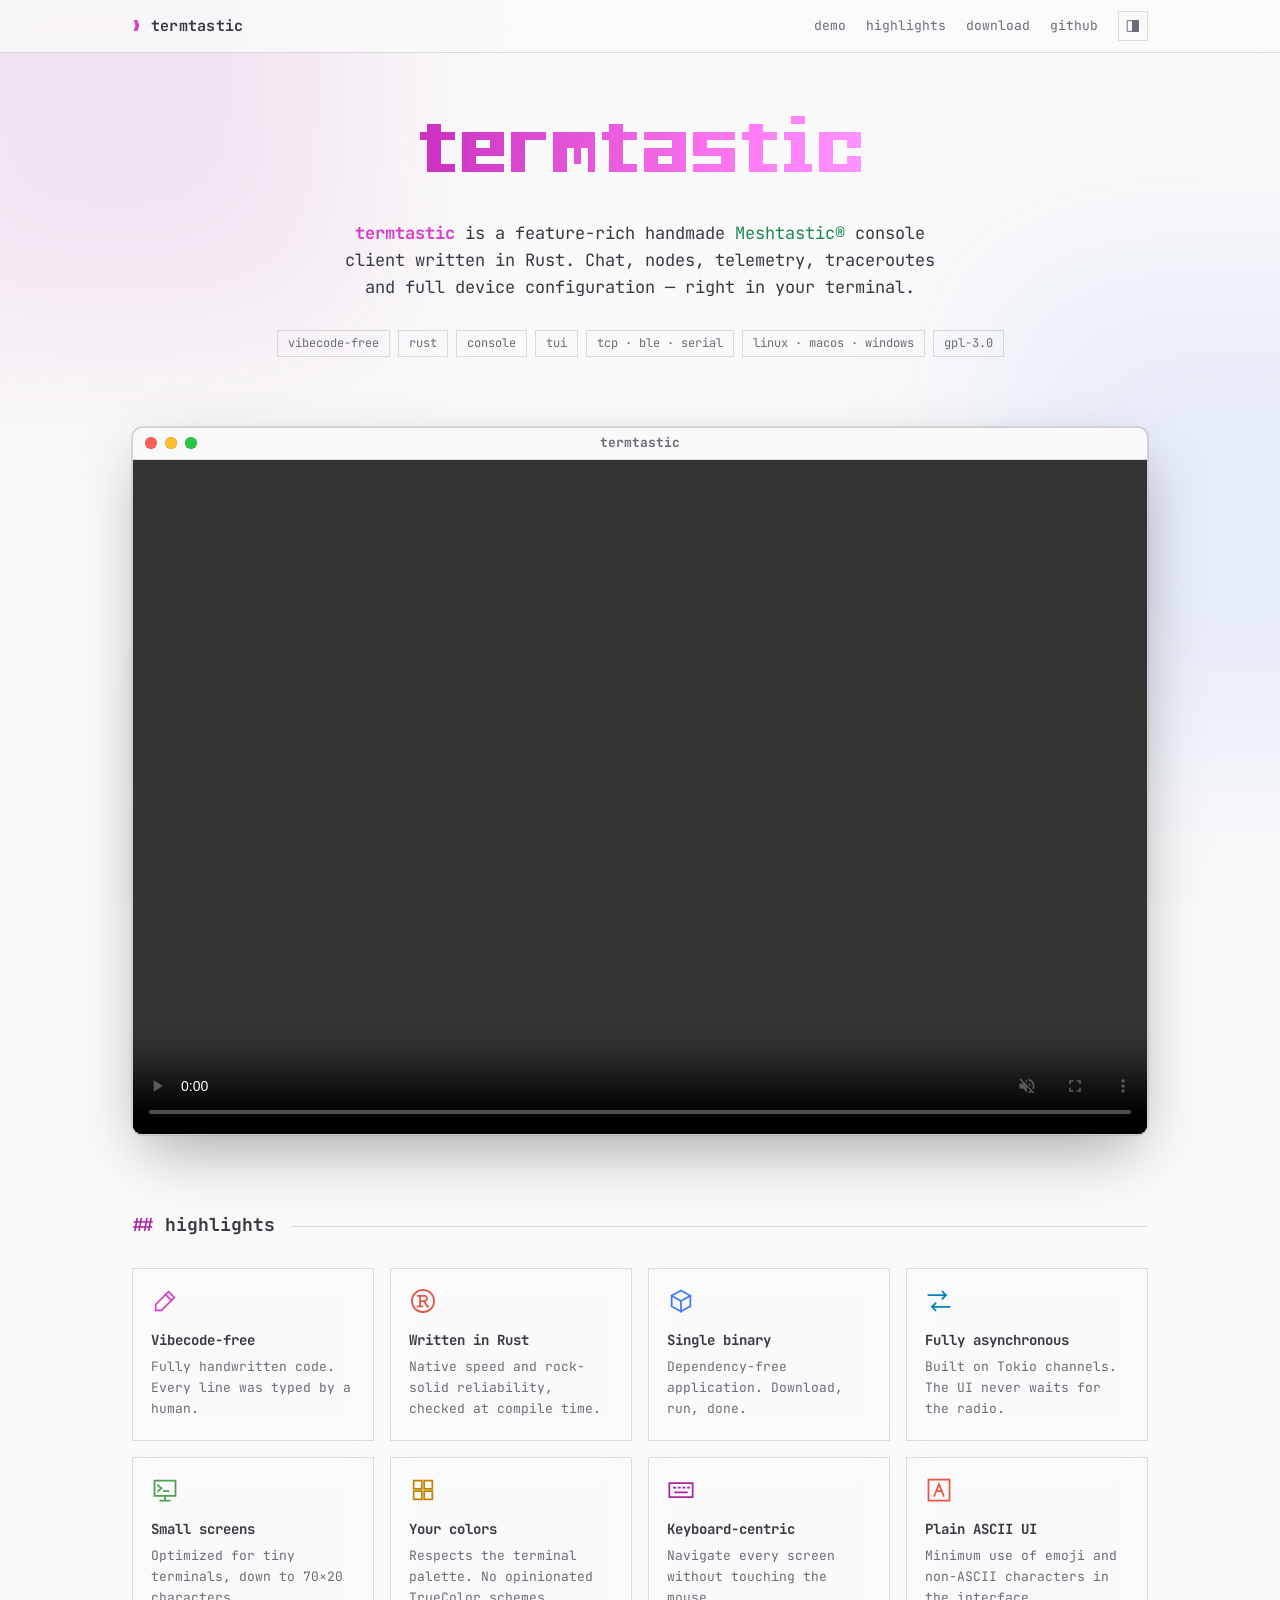
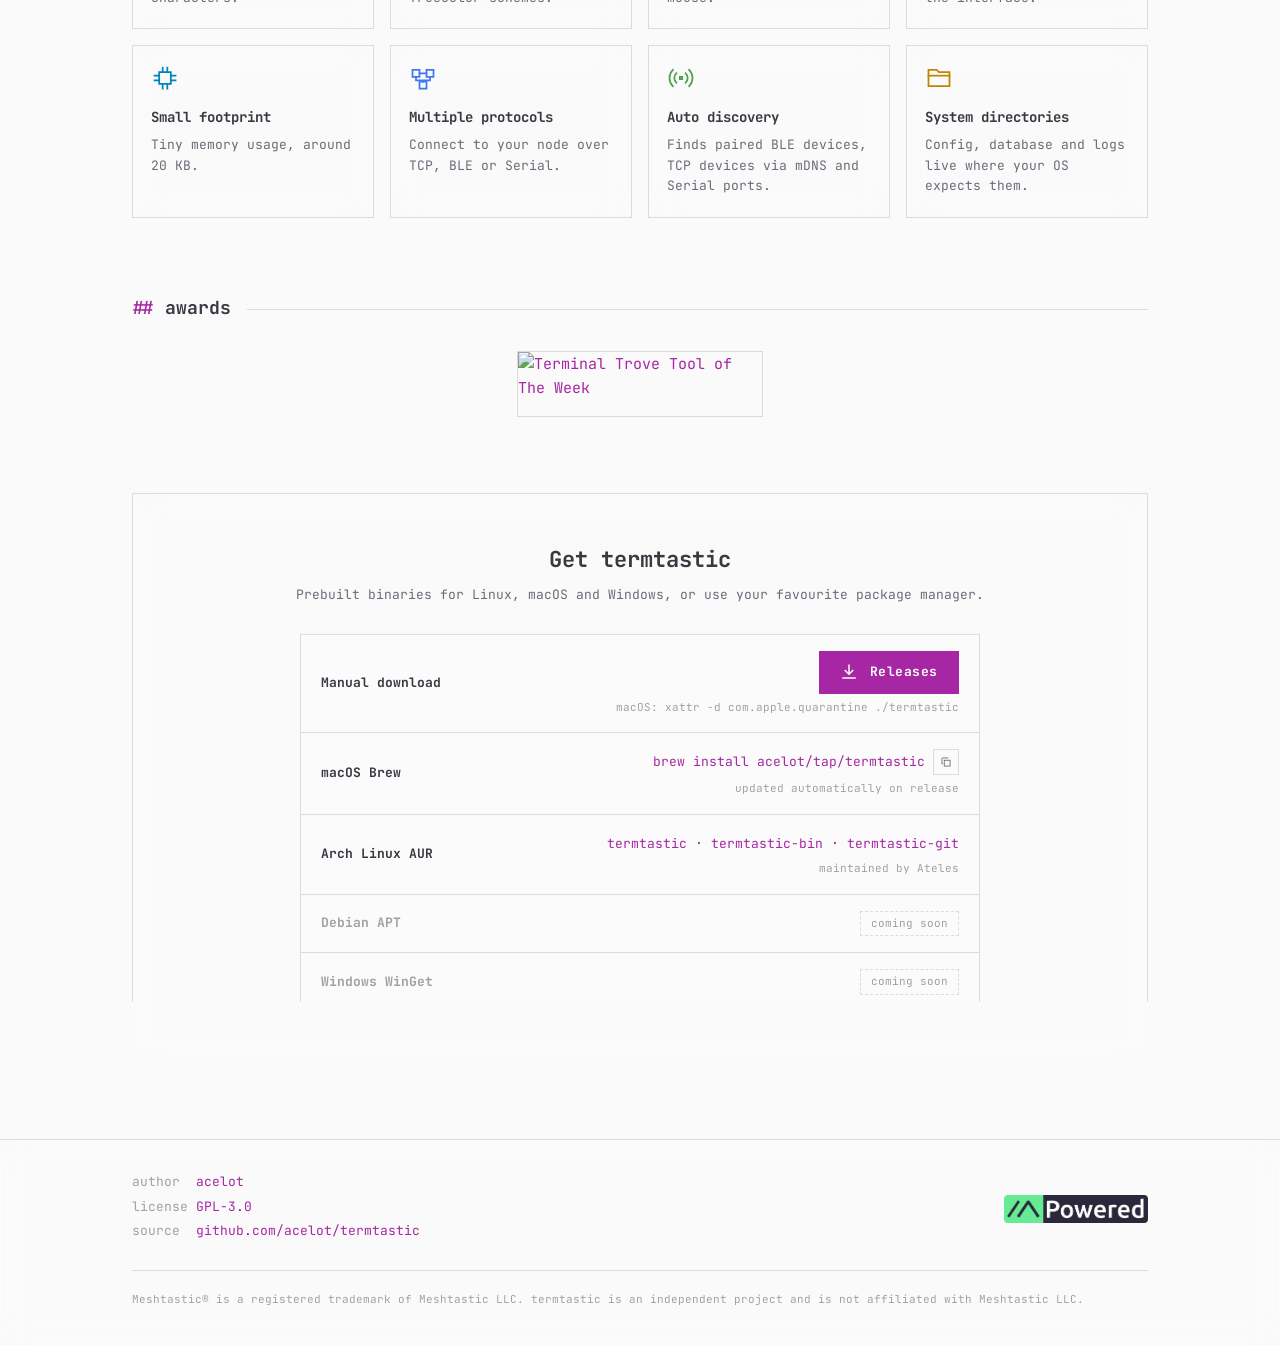
==== commit bd609b5d: "updated favicon and og:image" ====
--- a/public/index.html
+++ b/public/index.html
@@ -12,12 +12,12 @@
   <meta name="theme-color" content="#1c1f20" media="(prefers-color-scheme: dark)">
   <meta property="og:title" content="termtastic">
   <meta property="og:description" content="Feature-rich handmade Meshtastic® console client written in Rust.">
-  <meta property="og:image" content="assets/logo.png">
+  <meta property="og:image" content="assets/og.jpg">
   <script>
     // Apply the saved theme before first paint to avoid a flash.
     try { var t = localStorage.getItem('theme'); if (t === 'light' || t === 'dark') document.documentElement.setAttribute('data-theme', t); } catch (e) { }
   </script>
-  <link rel="icon" href="assets/favicon.svg" type="image/svg+xml">
+  <link rel="icon" href="assets/favicon.svg?v=2" type="image/svg+xml">
   <link rel="preconnect" href="https://fonts.googleapis.com">
   <link rel="preconnect" href="https://fonts.gstatic.com" crossorigin>
   <link rel="stylesheet" href="https://fonts.googleapis.com/css2?family=JetBrains+Mono:wght@400;700&display=swap">
--- a/public/style.css
+++ b/public/style.css
@@ -8,7 +8,6 @@
   --muted: #696c77;
   --faint: #a0a1a7;
   --line: rgba(56, 58, 66, 0.16);
-  --grid: rgba(56, 58, 66, 0.05);
   --glass: rgba(250, 250, 250, 0.62);
   --glass-strong: rgba(250, 250, 250, 0.82);
   --meshtastic: #1a8a50;
@@ -38,7 +37,6 @@
     --muted: #a6aba3;
     --faint: #555753;
     --line: rgba(211, 215, 207, 0.16);
-    --grid: rgba(211, 215, 207, 0.045);
     --glass: rgba(46, 52, 54, 0.5);
     --glass-strong: rgba(28, 31, 32, 0.78);
     --meshtastic: #67ea94;
@@ -65,7 +63,6 @@
   --muted: #a6aba3;
   --faint: #555753;
   --line: rgba(211, 215, 207, 0.16);
-  --grid: rgba(211, 215, 207, 0.045);
   --glass: rgba(46, 52, 54, 0.5);
   --glass-strong: rgba(28, 31, 32, 0.78);
 
@@ -101,10 +98,6 @@
 body {
   margin: 0;
   background-color: var(--bg);
-  background-image:
-    linear-gradient(var(--grid) 1px, transparent 1px),
-    linear-gradient(90deg, var(--grid) 1px, transparent 1px);
-  background-size: 32px 32px;
   color: var(--fg);
   font-family: var(--font);
   font-size: 15px;
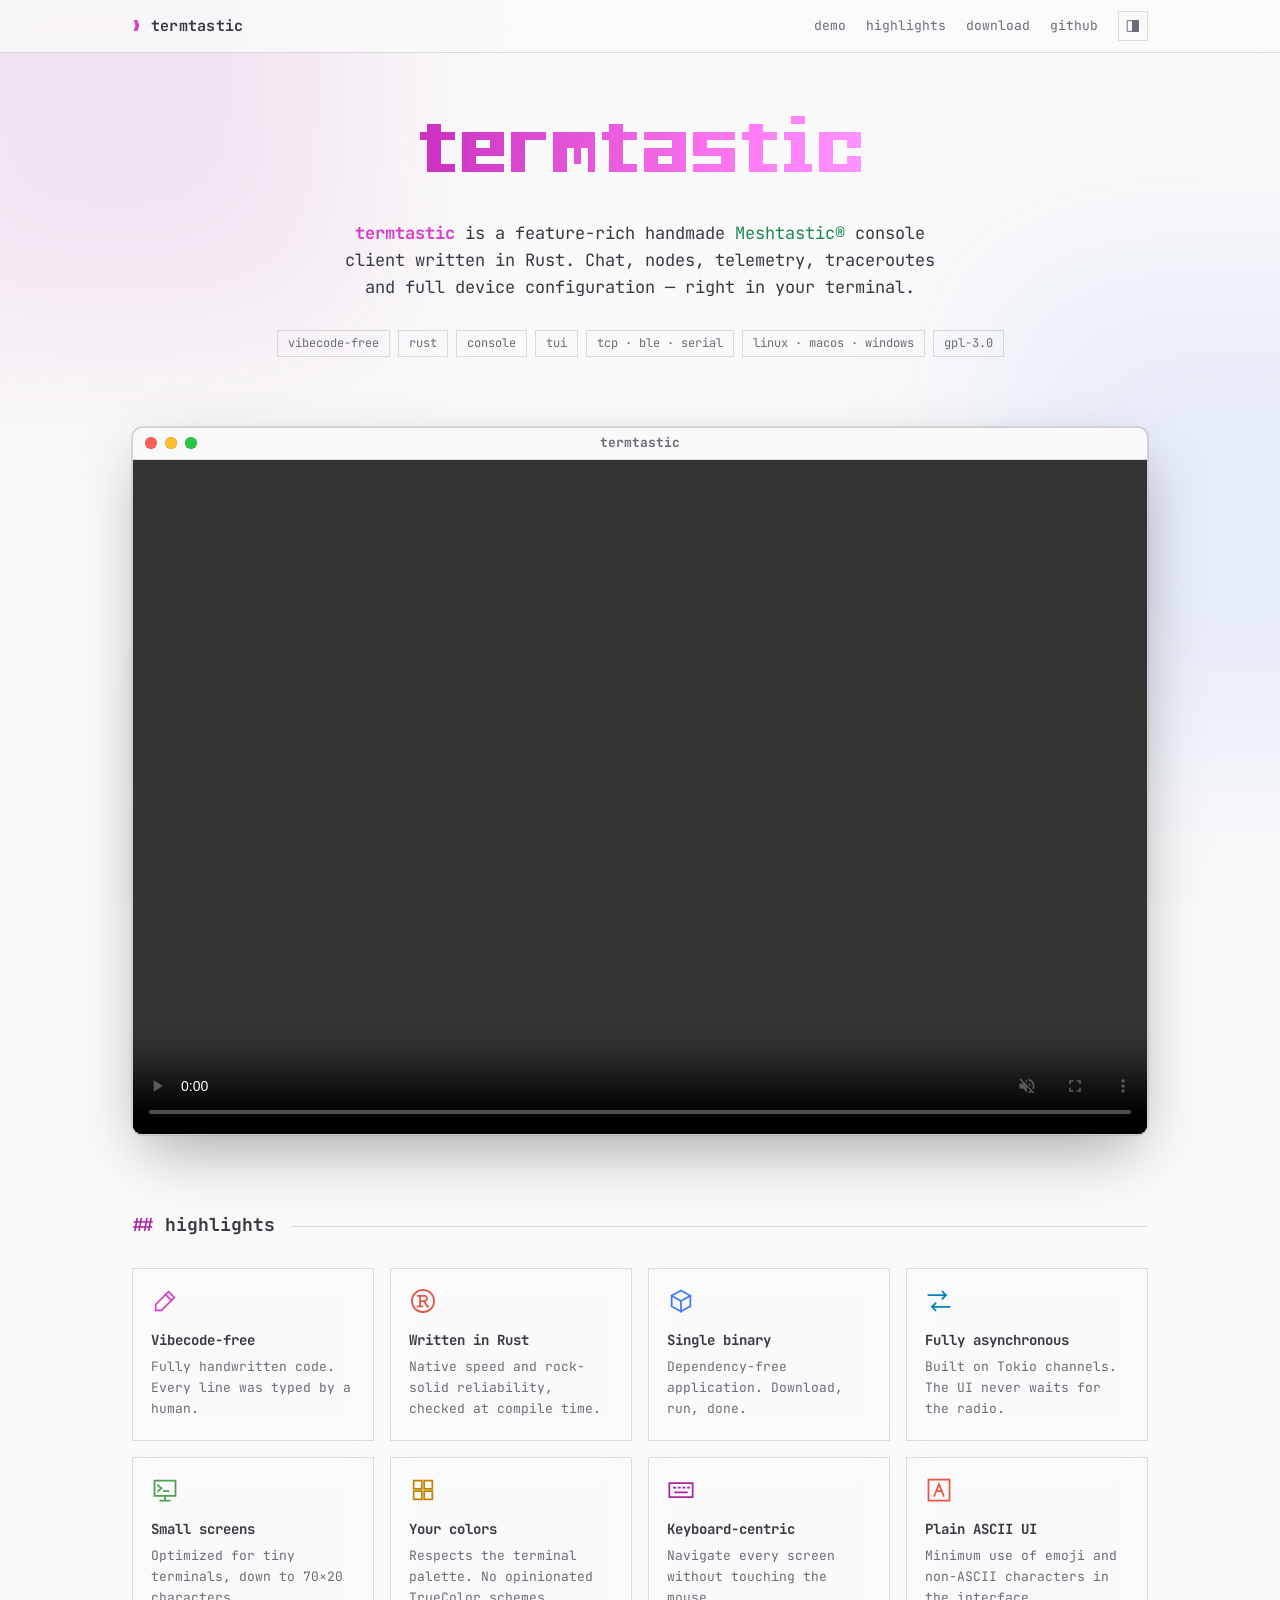
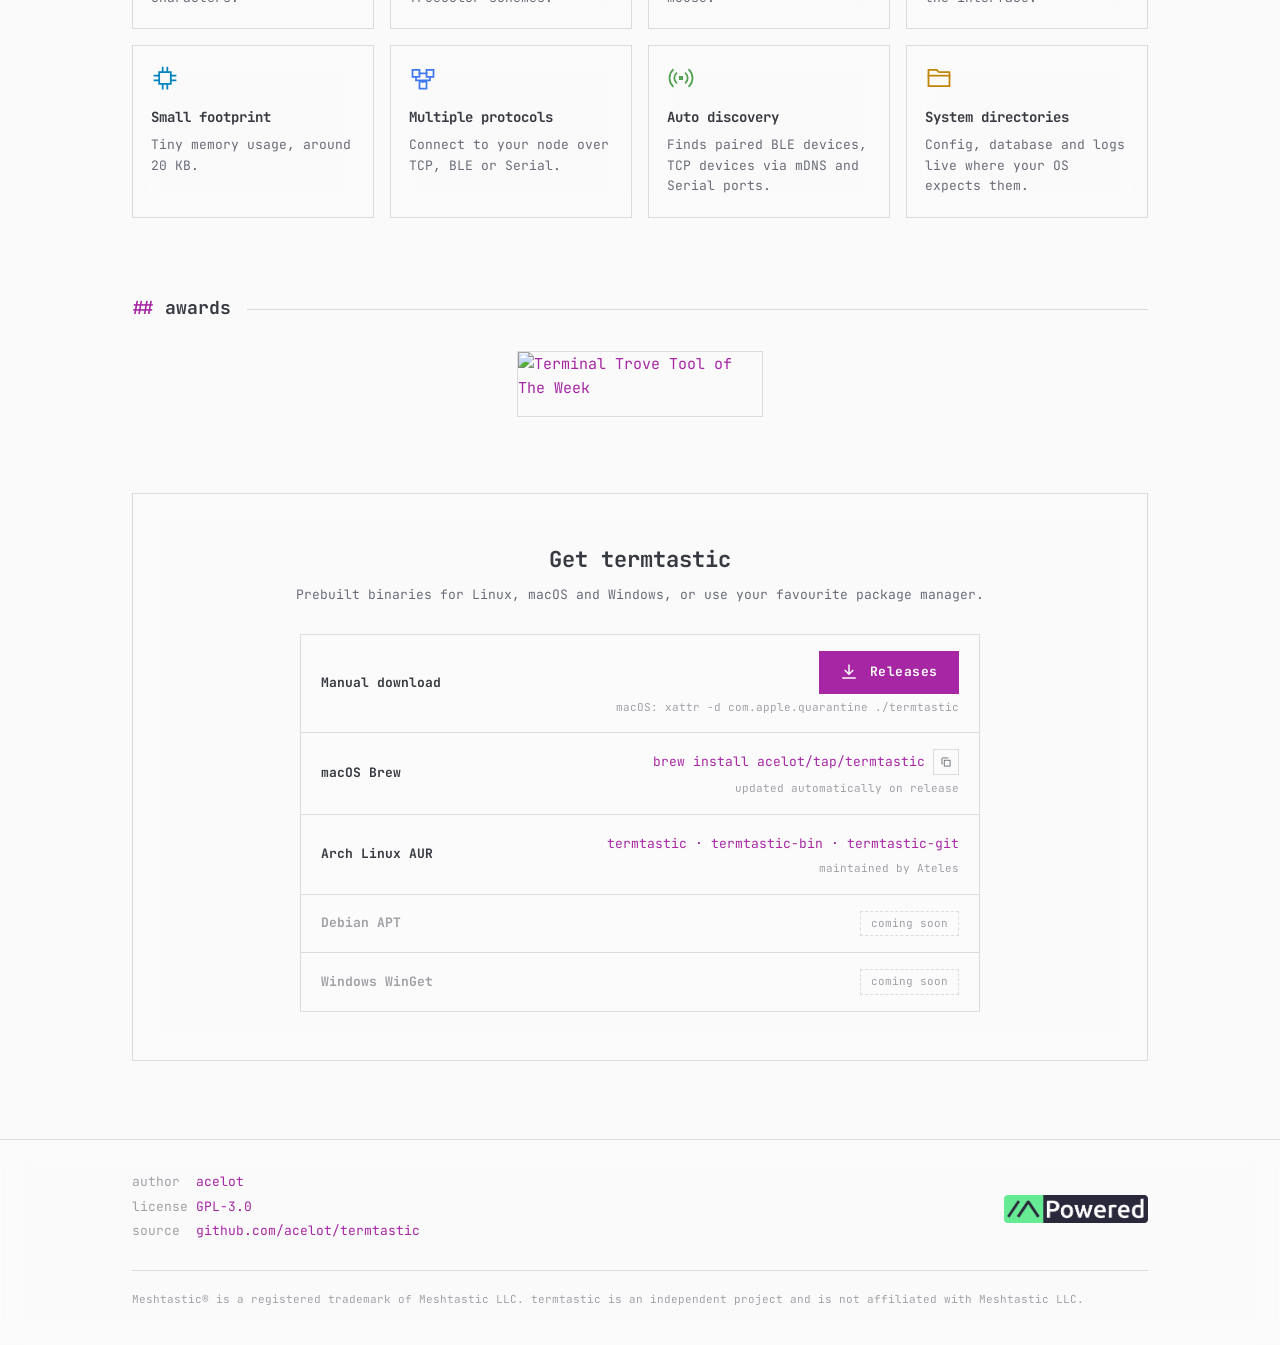
==== commit da028e34: "updated og:image" ====
--- a/public/index.html
+++ b/public/index.html
@@ -12,7 +12,7 @@
   <meta name="theme-color" content="#1c1f20" media="(prefers-color-scheme: dark)">
   <meta property="og:title" content="termtastic">
   <meta property="og:description" content="Feature-rich handmade Meshtastic® console client written in Rust.">
-  <meta property="og:image" content="assets/og.jpg">
+  <meta property="og:image" content="assets/og.jpg?v=2">
   <script>
     // Apply the saved theme before first paint to avoid a flash.
     try { var t = localStorage.getItem('theme'); if (t === 'light' || t === 'dark') document.documentElement.setAttribute('data-theme', t); } catch (e) { }
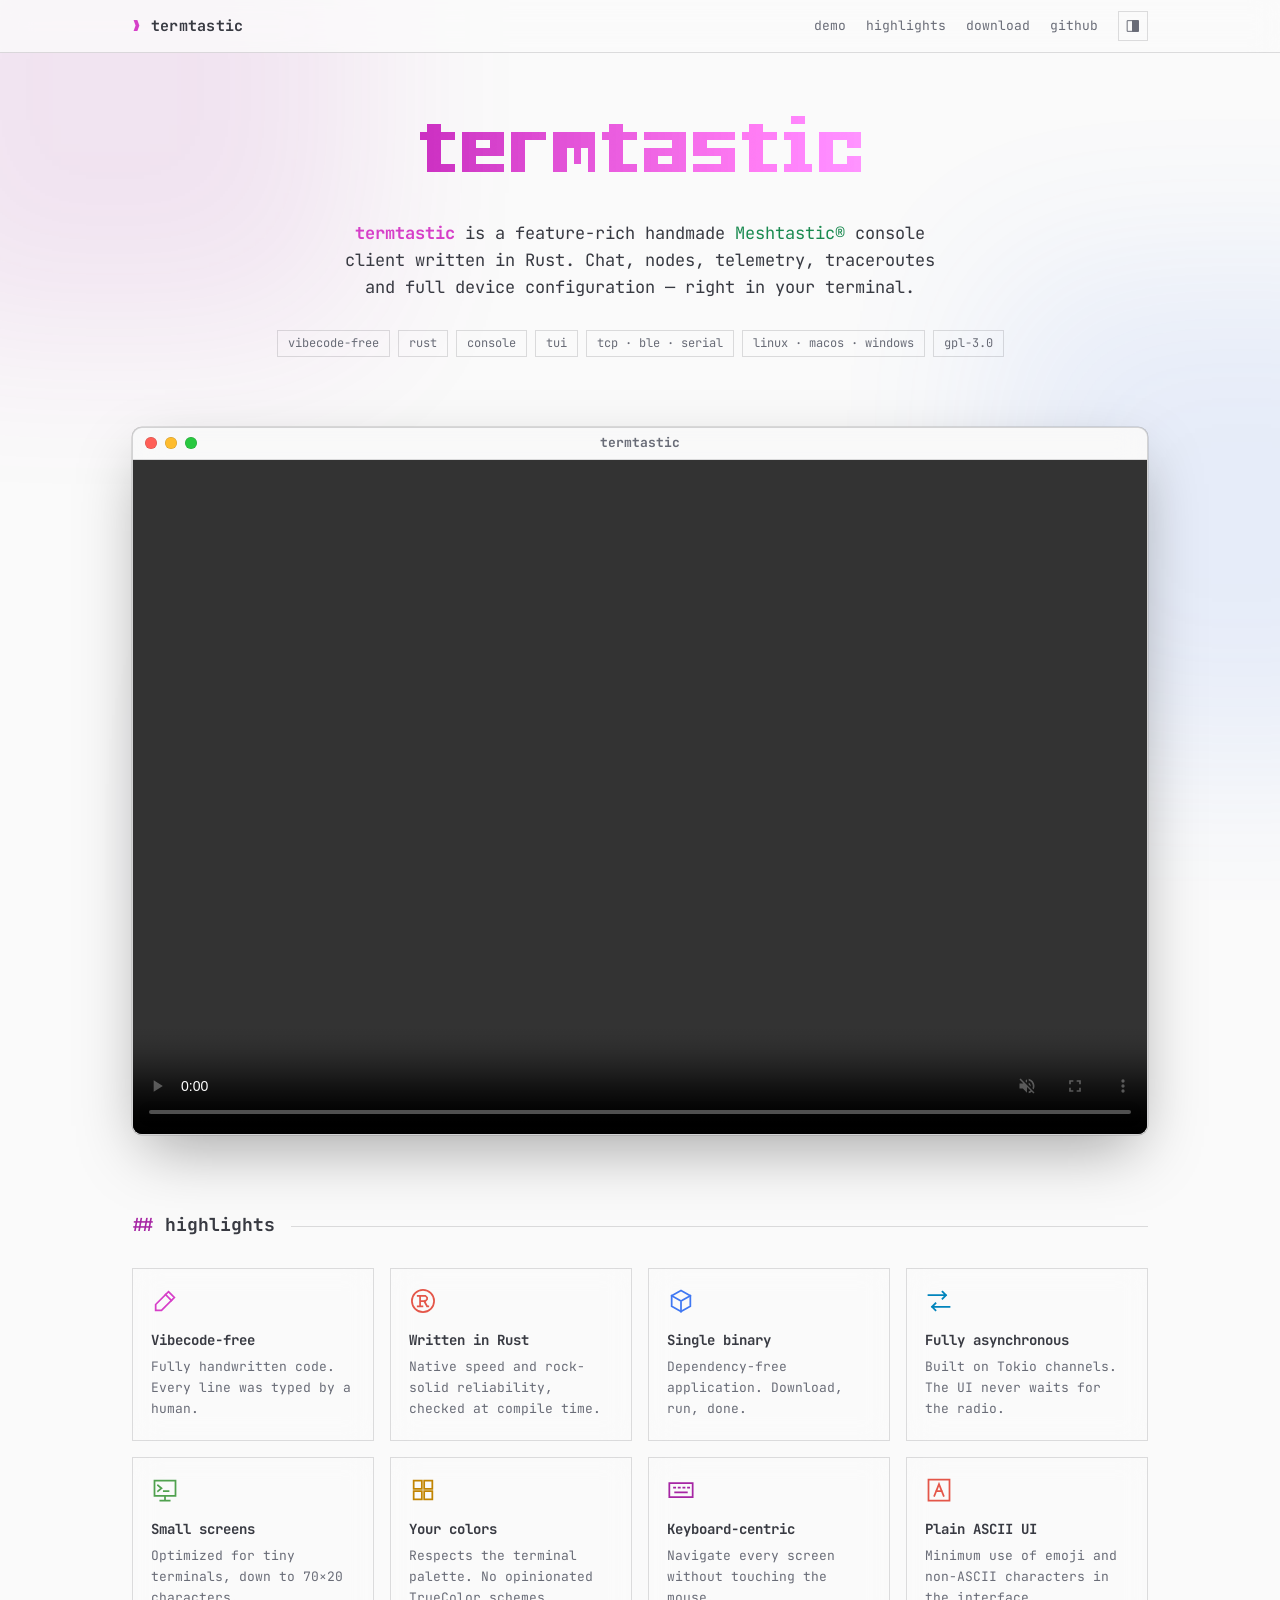
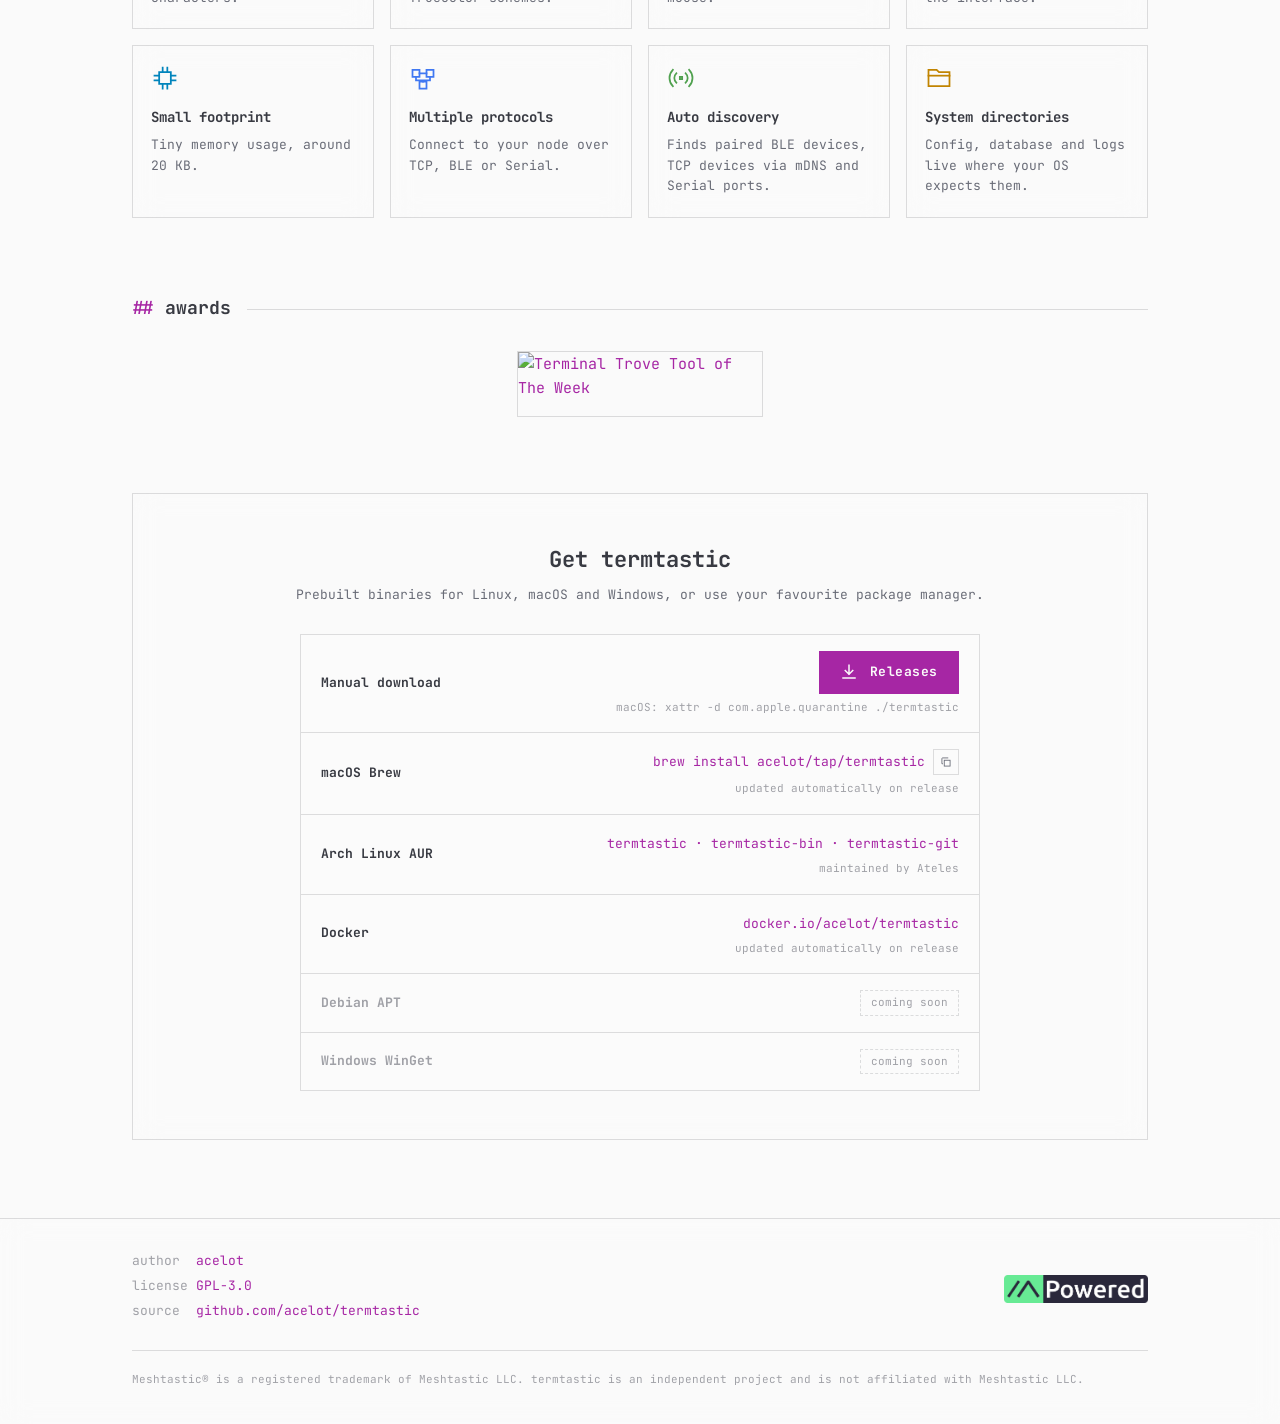
==== commit fe470860: "added Docker install variant" ====
--- a/public/index.html
+++ b/public/index.html
@@ -263,6 +263,16 @@
               </span>
             </div>
 
+            <div class="install-row">
+              <span class="install-label">Docker</span>
+              <span class="install-action">
+                <a href="https://hub.docker.com/r/acelot/termtastic">
+                  <code>docker.io/acelot/termtastic</code>
+                </a>
+                <span class="install-note">updated automatically on release</span>
+              </span>
+            </div>
+
             <div class="install-row is-soon">
               <span class="install-label">Debian APT</span>
               <span class="install-action"><span class="soon">coming soon</span></span>
